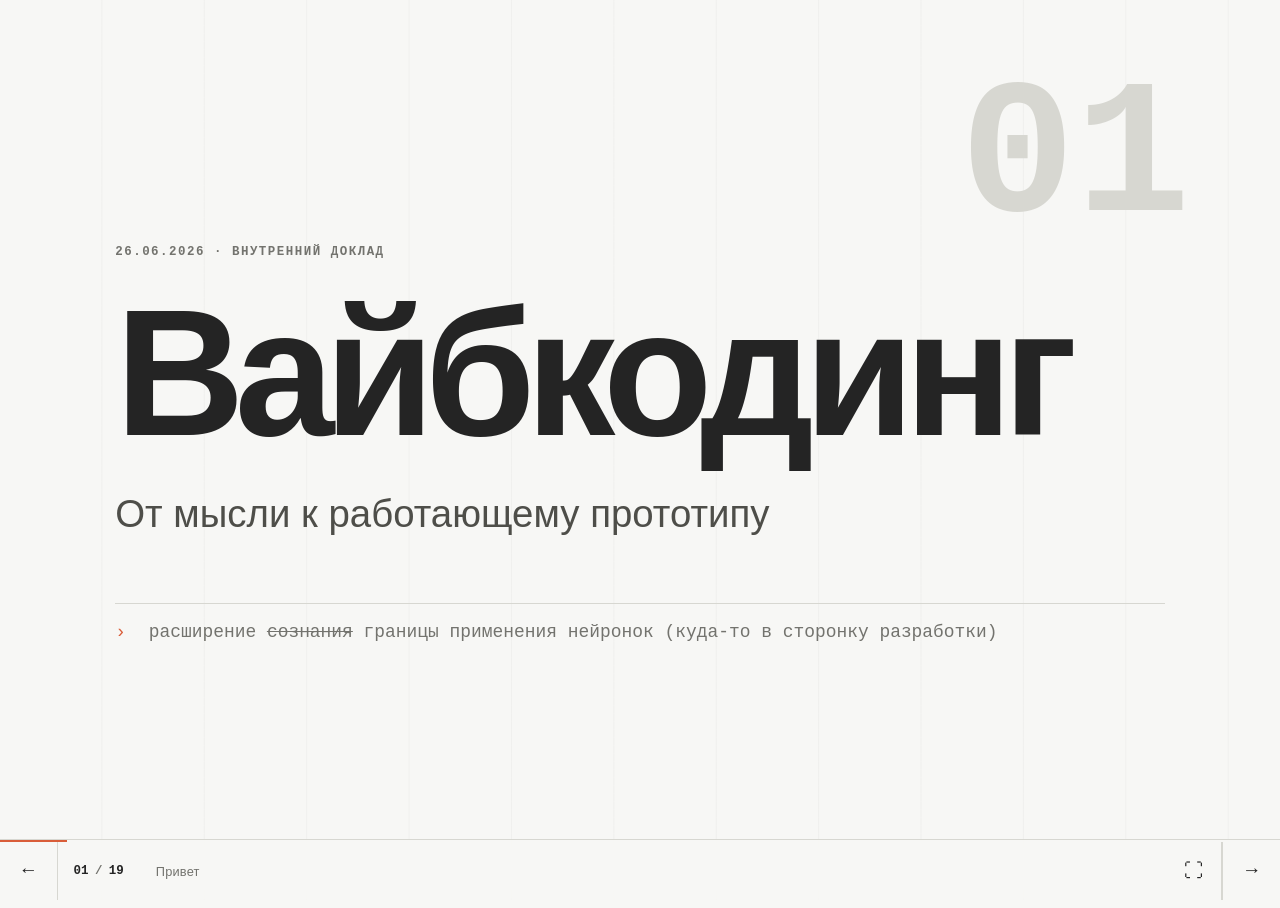
==== index.html @ 4209ce8e "Deploy presentation" ====
<!doctype html>
<html lang="ru">
<head>
  <meta charset="utf-8">
  <meta name="viewport" content="width=device-width, initial-scale=1">
  <meta name="theme-color" content="#f7f7f5">
  <title>Вайбкодинг: от мысли к работающему прототипу</title>
  <script>document.documentElement.classList.add('js')</script>
  <link rel="stylesheet" href="styles.css">
</head>
<body>
  <a class="skip-link" href="#slides">К презентации</a>

  <main id="slides" class="deck" aria-live="polite">
    <section class="slide slide--title is-active" id="slide-1" data-title="Привет">
      <div class="eyebrow">26.06.2026 · внутренний доклад</div>
      <h1>Вайбкодинг</h1>
      <p class="lead">От мысли к работающему прототипу</p>
      <div class="terminal-line"><span>›</span> расширение <s>сознания</s> границы применения нейронок (куда-то в сторонку разработки)</div>
    </section>

    <section class="slide" id="slide-2" data-title="Цели и не цели">
      <div class="eyebrow">Что хочу</div>
      <h2>Цели и не цели</h2>
      <div class="split">
        <article class="plain-panel">
          <div class="panel-label panel-label--accent">Цели</div>
          <ul class="check-list">
            <li>Расширить представление о возможностях нейронок</li>
            <li>(После доклада) попробовать самостоятельно завайбкодить работающий прототип</li>
          </ul>
        </article>
        <article class="plain-panel muted">
          <div class="panel-label">Не цели</div>
          <ul class="dash-list">
            <li>Научиться программировать</li>
            <li>Собрать готовый продукт</li>
            <li>Доказать, что ИИ заменит специалиста</li>
          </ul>
        </article>
      </div>
    </section>

    <section class="slide" id="slide-3" data-title="Личный контекст">
      <div class="eyebrow">Личный контекст</div>
      <h2>Что я проверил на практике</h2>
      <div class="split">
        <article class="plain-panel">
          <div class="panel-label panel-label--accent">Помогает</div>
          <ul class="check-list">
            <li>Собирать работающий прототип за пару часов</li>
            <li>Проверять и тестировать сценарии до разработки</li>
          </ul>
        </article>
        <article class="plain-panel muted">
          <div class="panel-label">Упирается</div>
          <ul class="dash-list">
            <li>1-2 недели отладки</li>
            <li>Фичи всё равно требуют человека</li>
          </ul>
        </article>
      </div>
      <div class="note-line">Мой опыт больше про тестирование гипотез о продукте, чем про проектирование интерфейса.</div>
    </section>

    <section class="slide" id="slide-4" data-title="Вайбкодинг не только для разработчиков">
      <div class="eyebrow">Смена перспективы</div>
      <h2>Не только для разработчиков</h2>
      <p class="statement">Вайбкодинг — инструмент проверки гипотез: от запуска нового продукта до правки экрана входа.</p>
      <div class="role-row" aria-label="Роли">
        <span>запуск нового продукта</span><i></i><span>правка экрана входа</span>
      </div>
      <div class="note-line">Стоимость проверки продуктовой гипотезы сильно снизилась.</div>
    </section>

    <section class="slide" id="slide-5" data-title="Код как инструмент мышления">
      <div class="eyebrow">Главный сдвиг</div>
      <h2>Код как инструмент мышления</h2>
      <p class="lead max-56">Код появляется до спеки фичи или продукта.</p>
      <div class="process process--before">
        <span>идея → макет → ТЗ → код</span>
      </div>
      <div class="process process--after">
        <span>идея</span><b>↔</b><span class="process-end">прототип в коде</span><b>↔</b><span>доработка</span><b>↔</b><span>спецификация</span>
      </div>
      <div class="note-line">Сначала появляется прототип, который может стать концептом или источником спецификации. Но задача, критерии и проверка всё равно остаются профессиональной работой.</div>
    </section>

    <section class="slide slide--quote" id="slide-6" data-title="Не замена специалистов">
      <div class="eyebrow">Успокаиваемся</div>
      <blockquote>Не замена специалистов.<br><span>Работа меняется, а не исчезает.</span></blockquote>
      <div class="human-ai">
        <div><b>Человек</b><small>задача · контекст · экспертная оценка</small></div>
        <div class="join">+</div>
        <div><b>ИИ</b><small>варианты · сборка · скорость</small></div>
        <div class="join">+</div>
        <div><b>Команда</b><small>качество · масштабирование · ответственность за результат</small></div>
      </div>
      <div class="note-line">Вайбкодинг не убирает человека из процесса. Он меняет, где именно нужен человек</div>
    </section>

    <section class="slide" id="slide-7" data-title="Путь демо">
      <div class="eyebrow">Путь демо</div>
      <h2>Давай что-нибудь сделаем</h2>
      <ol class="route-list">
        <li><span>01</span><strong>Инструменты и старт</strong><small>Что нужно, чтобы начать и как поставить первый запрос</small></li>
        <li><span>02</span><strong>Первый прототип и деплой</strong><small>Соберём рабочую версию и выложим её</small></li>
        <li><span>03</span><strong>Разбор результата</strong><small>Что получилось, что нет, что не хватило</small></li>
      </ol>
    </section>

    <section class="slide" id="slide-8" data-title="Что нужно для начала">
      <div class="eyebrow">Порог входа</div>
      <h2>Что нужно для начала</h2>
      <div class="requirements">
        <div class="requirement requirement--yes"><span>Нужно</span><b>Компьютер</b><b>Подписка</b><b>Формулировать мысли в предложения</b></div>
        <div class="requirement requirement--no"><span>Не обязательно</span><b>Умение писать код</b><b>Углубленное знание алгоритмов</b></div>
      </div>
      <p class="footnote">Без понимания задачи, ограничений и нюансов используемой технологии далеко не уедешь</p>
    </section>

    <section class="slide" id="slide-9" data-title="Что может быть результатом">
      <div class="eyebrow">не production, нет, не сейчас, потом</div>
      <h2>Что может быть результатом</h2>
      <div class="outcome-grid">
        <div><span>01</span>Прототип продукта</div>
        <div><span>02</span>Цифровая копия</div>
        <div><span>03</span>Отдельный сценарий на UX-тест</div>
        <div><span>04</span>Инструмент для работы</div>
      </div>
    </section>

    <section class="slide" id="slide-10" data-title="Цикл работы">
      <div class="eyebrow">Работа итерациями</div>
      <h2>Цикл вайбкодинга</h2>
      <div class="cycle" aria-label="Цикл вайбкодинга">
        <div><span>1</span><b>Задача и контекст</b></div>
        <div><span>2</span><b>Версия</b></div>
        <div><span>3</span><b>Ревью</b></div>
        <div><span>4</span><b>Уточнение</b></div>
      </div>
      <p class="loop-label">и ещё раз ↻</p>
    </section>

    <section class="slide slide--dark" id="slide-11" data-title="Shиt in — shиt out">
      <div class="eyebrow">Качество входа определяет потолок выхода</div>
      <h2>Shit in<br><span>shit out</span></h2>
      <p class="lead max-48">Нейронка не читает мысли. Если на входе нет ясной задачи, контекста и полезных данных, то хорошего результата тоже нет. => +ответственность</p>
      <div class="input-output"><code>размытая задача</code><b>→</b><code>бред</code></div>
    </section>

    <section class="slide slide--demo" id="slide-12" data-title="Демо">
      <div class="demo-frame">
        <div class="demo-status"><i></i> demo</div>
        <h2>Начинаем демо</h2>
        <p>Демо</p>
        <div class="demo-hint">Демо?</div>
      </div>
    </section>

    <section class="slide" id="slide-13" data-title="Что будем вайбкодить">
      <div class="eyebrow">...Отвечает Борис Бурда</div>
      <h2>Что будем вайбкодить?</h2>
      <p class="lead">Ограничение только по времени</p>
      <div class="choice-grid">
        <div><span>A</span><b>Один экран</b><small>интерфейс и визуальные детали</small></div>
        <div><span>B</span><b>Короткий сценарий</b><small>2–3 состояния и переходы</small></div>
        <div><span>C</span><b>Мини-инструмент</b><small>одна понятная рабочая задача</small></div>
      </div>
      <p class="footnote">API-ключ для АИ фичей - есть :^)</p>
    </section>

    <section class="slide" id="slide-14" data-title="Что сейчас произошло">
      <div class="eyebrow">Разбираем магию на части</div>
      <h2>Что сейчас произошло</h2>
      <ol class="timeline">
        <li><span>01</span>Поставили задачу</li>
        <li><span>02</span>Получили первую версию</li>
        <li><span>03</span>Нашли расхождения</li>
        <li><span>04</span>Уточнили и повторили</li>
      </ol>
    </section>

    <section class="slide" id="slide-15" data-title="Что получилось, а что нет">
      <div class="eyebrow">Разбор</div>
      <h2>Что получилось, а что нет</h2>
      <div class="split">
        <article class="plain-panel">
          <div class="panel-label panel-label--accent">Получилось</div>
          <ul class="review-list">
            <li><label class="review-item"><input type="checkbox"><span>Получить рабочую версию</span></label></li>
            <li><label class="review-item"><input type="checkbox"><span>Получить рабочую версию</span></label></li>
            <li><label class="review-item"><input type="checkbox"><span>Воспроизвести видимую структуру</span></label></li>
            <li><label class="review-item"><input type="checkbox"><span>Исправить что-нибудь на ходу</span></label></li>
            <li><label class="review-item"><input type="checkbox"><span>Написать спеку</span></label></li>
          </ul>
        </article>
        <article class="plain-panel">
          <div class="panel-label">Потребовало человека</div>
          <ul class="review-list review-list--muted">
            <li><label class="review-item"><input type="checkbox"><span>Заметить расхождения</span></label></li>
            <li><label class="review-item"><input type="checkbox"><span>Проверить выполнение сценариев</span></label></li>
            <li><label class="review-item"><input type="checkbox"><span>Потестировать</span></label></li>
          </ul>
        </article>
      </div>
    </section>

    <section class="slide" id="slide-16" data-title="Где здесь ценность?">
      <div class="eyebrow">Не только скорость</div>
      <p class="statement">Кмк ценность не в скорости создания живого прототипа. Вайбкодинг помогает быстро сделать и проверить гипотезу.</p>
      <p class="lead">В чём вы видите ценность?</p>
      <div class="value-path"><span>гипотеза</span><b>→</b><span>прототип</span><b>→</b><span>проверка</span><b>→</b><span>решение</span></div>
    </section>

    <section class="slide" id="slide-17" data-title="Это не production">
      <div class="eyebrow">Граница ответственности</div>
      <h2>Это не production</h2>
      <p class="lead max-52">Прототип помогает точнее показать сценарий и ожидаемое поведение. Он не заменяет техническую реализацию.</p>
      <div class="production-grid">
        <span>архитектура</span><span>тестирование</span><span>безопасность</span><span>доступность</span><span>поддержка</span><span>ответственность</span>
      </div>
      <p class="footnote">Перед "релизом в прод" нужны безопасность, тестирование, инфраструктура.</p>
    </section>

    <section class="slide slide--compare" id="slide-18" data-title="Главный вывод">
      <div class="eyebrow">Главный вывод</div>
      <h2>Расстояние до результата становится короче</h2>
      <div class="distance-compare" aria-label="Сравнение пути до и после">
        <div class="distance-row">
          <div class="distance-row__label">До</div>
          <div class="distance-row__meter">
            <span class="distance-row__track distance-row__track--before"></span>
            <span class="distance-row__marker distance-row__marker--start" aria-label="старт"></span>
            <span class="distance-row__marker distance-row__marker--end" aria-label="финиш"></span>
          </div>
          <div class="distance-row__meta">путь от мысли продакта до результата</div>
        </div>
        <div class="distance-row">
          <div class="distance-row__label distance-row__label--accent">После</div>
          <div class="distance-row__meter">
            <span class="distance-row__track distance-row__track--after"></span>
            <span class="distance-row__marker distance-row__marker--start" aria-label="старт"></span>
            <span class="distance-row__marker distance-row__marker--end" aria-label="финиш"></span>
          </div>
          <div class="distance-row__meta">кратно короче</div>
        </div>
      </div>
      <p class="note-line">Вайбкодинг сокращает расстояние между мыслью и работающим результатом, но не отменяет профессиональные навыки и ответственность.</p>
    </section>

    <section class="slide slide--start" id="slide-19" data-title="Если вдруг решите начать:">
      <div class="eyebrow">Первые шаги</div>
      <h2>Как начать</h2>
      <div class="start-steps">
        <div class="start-step">
          <span>01</span>
          <div><b>Берём аккаунт</b><small>У нас уже есть рабочие, но можно создать свой.</small></div>
        </div>
        <div class="start-step">
          <span>02</span>
          <div><b>Открываем терминал</b><small>Windows или macOS — дальше действия будут одинаковыми.</small></div>
        </div>
        <div class="start-step start-step--command">
          <span>03</span>
          <div>
            <b>Ставим Codex</b>
            <code>powershell -ExecutionPolicy ByPass -c "irm https://chatgpt.com/codex/install.ps1 | iex"</code>
          </div>
        </div>
        <div class="start-step">
          <span>04</span>
          <div><b>Пробуем диалог</b><small>«А как с тобой программировать?»</small></div>
        </div>
        <div class="start-step">
          <span>05</span>
          <div><b>Идём дальше</b><small>Скилы и агенты — в следующей части.</small></div>
        </div>
      </div>
      <p class="note-line">Claude нам не подходит: доступ завязан на географию, и часть пользователей вне поддерживаемых стран и регионов просто отсеивается. Для рабочего процесса это лишний барьер, поэтому берём Codex.</p>
    </section>
  </main>

  <div class="chrome" aria-label="Управление презентацией">
    <div class="progress" aria-hidden="true"><div id="progress-bar"></div></div>
    <div class="chrome-row">
      <button id="prev" type="button" aria-label="Предыдущий слайд">←</button>
      <div class="counter"><span id="current">01</span><i>/</i><span id="total">19</span></div>
      <div id="slide-title" class="current-title">Привет</div>
      <button id="fullscreen" type="button" aria-label="Полноэкранный режим">⛶</button>
      <button id="next" type="button" aria-label="Следующий слайд">→</button>
    </div>
  </div>

  <script src="presentation.js"></script>
</body>
</html>
---- styles.css ----
:root {
  --paper: #f7f7f5;
  --paper-2: #efefec;
  --ink: #242424;
  --muted: #73736e;
  --line: #d7d7d1;
  --accent: #d95d39;
  --accent-soft: #f1d7ce;
  --dark: #20221f;
  --dark-muted: #a9aea5;
  --green: #3f7d5a;
  --font-sans: Inter, ui-sans-serif, -apple-system, BlinkMacSystemFont, "Segoe UI", sans-serif;
  --font-mono: "SFMono-Regular", Consolas, "Liberation Mono", monospace;
}

* { box-sizing: border-box; }
html { background: var(--paper); color: var(--ink); font-family: var(--font-sans); }
body { margin: 0; min-width: 320px; }
.js body { overflow: hidden; }
button, kbd { font: inherit; }

.skip-link { position: fixed; left: 1rem; top: -4rem; z-index: 100; background: var(--ink); color: white; padding: .7rem 1rem; }
.skip-link:focus { top: 1rem; }

.deck { position: relative; background: var(--paper); }
.js .deck { height: 100dvh; }
.slide {
  position: relative;
  display: flex;
  min-height: 100dvh;
  flex-direction: column;
  justify-content: center;
  overflow: auto;
  padding: clamp(3.5rem, 8vw, 8rem) clamp(2rem, 9vw, 9rem) clamp(7rem, 12vh, 9rem);
  background:
    linear-gradient(90deg, transparent calc(100% - 1px), rgba(36,36,36,.035) 1px) 0 0 / 8vw 100%,
    var(--paper);
}
.js .slide { position: absolute; inset: 0; display: none; min-height: 0; }
.js .slide.is-active { display: flex; animation: reveal .32s ease-out both; }
.slide > * { max-width: 1200px; }

@keyframes reveal { from { opacity: 0; transform: translateY(8px); } to { opacity: 1; transform: none; } }

.eyebrow { margin-bottom: clamp(1rem, 3vh, 2rem); color: var(--muted); font: 600 .78rem/1.2 var(--font-mono); letter-spacing: .12em; text-transform: uppercase; }
h1, h2 { margin: 0; letter-spacing: -.055em; font-weight: 700; line-height: .96; text-wrap: balance; }
h1 { font-size: clamp(5rem, 14vw, 12rem); }
h2 { font-size: clamp(3.2rem, 8.2vw, 7.5rem); max-width: 1080px; }
.lead { margin: 1.8rem 0 0; color: #4e4e49; font-size: clamp(1.4rem, 2.4vw, 2.25rem); line-height: 1.35; }
.statement { margin: 2.2rem 0 0; font-size: clamp(2rem, 4vw, 4.1rem); line-height: 1.15; letter-spacing: -.035em; }
.max-42 { max-width: 42ch; } .max-48 { max-width: 48ch; } .max-52 { max-width: 52ch; } .max-56 { max-width: 56ch; }
mark { color: inherit; background: linear-gradient(transparent 62%, var(--accent-soft) 62%); }

.slide--title::after { content: "01"; position: absolute; right: 7vw; top: 7vh; color: var(--line); font: 700 clamp(5rem, 15vw, 15rem)/1 var(--font-mono); z-index: -1; }
.slide--title .lead { font-size: clamp(1.8rem, 3vw, 3.1rem); }
.terminal-line { margin-top: 4rem; border-top: 1px solid var(--line); padding-top: 1rem; color: var(--muted); font: 500 clamp(.9rem, 1.4vw, 1.2rem)/1.4 var(--font-mono); }
.terminal-line span { color: var(--accent); margin-right: .75rem; }
.note-line { margin-top: 3rem; color: var(--muted); border-left: 2px solid var(--accent); padding-left: 1rem; font-size: clamp(1rem, 1.5vw, 1.3rem); }

.split { display: grid; grid-template-columns: 1fr 1fr; gap: clamp(1rem, 3vw, 3rem); margin-top: 3rem; width: 100%; }
.plain-panel { border-top: 2px solid var(--ink); padding-top: 1.1rem; }
.plain-panel.muted { color: #555550; border-color: var(--line); }
.panel-label { font: 600 .8rem/1 var(--font-mono); letter-spacing: .1em; text-transform: uppercase; margin-bottom: 2rem; }
.panel-label--accent { color: var(--accent); }
.check-list, .dash-list { list-style: none; margin: 0; padding: 0; font-size: clamp(1.35rem, 2.2vw, 2.15rem); line-height: 1.28; }
.check-list li, .dash-list li { position: relative; padding-left: 1.7rem; margin: 1rem 0; }
.check-list li::before { content: "+"; position: absolute; left: 0; color: var(--accent); font-family: var(--font-mono); }
.dash-list li::before { content: "—"; position: absolute; left: 0; color: var(--muted); }
.review-list { list-style: none; margin: 0; padding: 0; font-size: clamp(1.35rem, 2.2vw, 2.15rem); line-height: 1.28; }
.review-item { display: grid; grid-template-columns: 1.5rem 1fr; gap: .8rem; align-items: start; margin: 1rem 0; cursor: pointer; }
.review-item input { appearance: none; display: grid; place-items: center; width: 1.15rem; height: 1.15rem; margin: .28em 0 0; border: 1.5px solid var(--line); background: var(--paper); cursor: pointer; }
.review-item input::after { content: ""; width: .42rem; height: .7rem; border: solid white; border-width: 0 2px 2px 0; transform: rotate(45deg) scale(0); transform-origin: center; transition: transform .12s ease; }
.review-item input:checked { border-color: var(--accent); background: var(--accent); }
.review-item input:checked::after { transform: rotate(45deg) scale(1); }
.review-item input:focus-visible { outline: 2px solid var(--accent); outline-offset: 3px; }
.review-item span { transition: color .12s ease, opacity .12s ease; }
.review-item input:checked + span { color: var(--ink); }
.review-list--muted .review-item input:checked + span { color: #555550; }

.role-row { display: flex; align-items: center; gap: 1rem; margin-top: 4rem; color: var(--muted); font: 600 clamp(.8rem, 1.3vw, 1.1rem)/1 var(--font-mono); text-transform: uppercase; letter-spacing: .08em; }
.role-row i { width: 3rem; height: 1px; background: var(--line); }

.process { display: flex; align-items: center; gap: clamp(.8rem, 2vw, 2rem); margin-top: 2.5rem; padding: 1.5rem 0; border-top: 1px solid var(--line); font-size: clamp(1.1rem, 2.2vw, 2rem); color: var(--muted); }
.process b { font-family: var(--font-mono); font-weight: 400; color: #aaa; }
.process--before { text-decoration: line-through; text-decoration-color: rgba(217,93,57,.5); }
.process--after { color: var(--ink); border-top-color: var(--ink); }
.process-end { color: var(--accent); font-weight: 700; }

.route-list { list-style: none; margin: 3rem 0 0; padding: 0; width: min(100%, 1000px); }
.route-list li { display: grid; grid-template-columns: 4rem 1fr; border-top: 1px solid var(--line); padding: 1.2rem 0; }
.route-list li > span { grid-row: span 2; color: var(--accent); font: 600 1rem/1 var(--font-mono); }
.route-list strong { font-size: clamp(1.4rem, 2.4vw, 2.3rem); }
.route-list small { color: var(--muted); margin-top: .35rem; font-size: clamp(.95rem, 1.4vw, 1.2rem); }

.slide--quote blockquote { margin: 0; max-width: 1100px; font-size: clamp(3.1rem, 7.3vw, 7rem); font-weight: 700; line-height: 1.02; letter-spacing: -.05em; }
.slide--quote blockquote span { color: var(--accent); }
.human-ai { display: grid; grid-template-columns: 1fr auto 1fr auto 1fr; align-items: center; gap: 1.5rem; margin-top: 4rem; width: min(100%, 1000px); border-top: 1px solid var(--line); padding-top: 1.2rem; }
.human-ai b { display: block; font-size: 1.2rem; }
.human-ai small { color: var(--muted); }
.join { font: 400 1.5rem var(--font-mono); color: var(--accent); }

.requirements { display: grid; grid-template-columns: 2fr 1fr; gap: 2rem; margin-top: 3rem; width: 100%; }
.requirement { border-top: 2px solid var(--ink); padding: 1rem 0; display: flex; flex-direction: column; gap: 1.2rem; }
.requirement > span { color: var(--accent); font: 600 .8rem var(--font-mono); text-transform: uppercase; letter-spacing: .1em; }
.requirement b { font-size: clamp(1.5rem, 2.7vw, 2.7rem); max-width: 18ch; }
.requirement--no { border-color: var(--line); color: var(--muted); }
.requirement--no > span { color: var(--muted); }
.footnote { margin: 2.5rem 0 0; color: var(--muted); font-size: clamp(.9rem, 1.35vw, 1.15rem); }

.outcome-grid { display: grid; grid-template-columns: repeat(4, 1fr); margin-top: 3rem; border-top: 1px solid var(--ink); border-left: 1px solid var(--line); }
.outcome-grid div { min-height: 8.5rem; border-right: 1px solid var(--line); border-bottom: 1px solid var(--line); padding: 1.2rem; font-size: clamp(1.2rem, 2vw, 1.85rem); display: flex; flex-direction: column; justify-content: space-between; }
.outcome-grid span { color: var(--accent); font: 500 .8rem var(--font-mono); }

.cycle { display: grid; grid-template-columns: repeat(4, 1fr); margin-top: 4rem; width: 100%; position: relative; }
.cycle::before { content: ""; position: absolute; top: 1.05rem; left: 10%; right: 10%; border-top: 1px solid var(--line); }
.cycle div { text-align: center; z-index: 1; }
.cycle span { display: grid; place-items: center; margin: 0 auto 1.2rem; width: 2.2rem; height: 2.2rem; border: 1px solid var(--ink); background: var(--paper); font: 600 .8rem var(--font-mono); }
.cycle div:nth-child(4) span { background: var(--accent); border-color: var(--accent); color: white; }
.cycle b { font-size: clamp(1rem, 1.5vw, 1.35rem); }
.loop-label { text-align: right; color: var(--accent); font: 500 1rem var(--font-mono); }

.slide--dark { color: #f3f2ed; background: var(--dark); }
.slide--dark .eyebrow, .slide--dark .lead { color: var(--dark-muted); }
.slide--dark h2 { font-size: clamp(4rem, 11vw, 10rem); }
.slide--dark h2 span { color: var(--accent); }
.input-output { margin-top: 3rem; display: flex; align-items: center; gap: 1.2rem; }
.input-output code { padding: .7rem 1rem; border: 1px solid #4a4c47; font: 500 clamp(.8rem, 1.2vw, 1rem) var(--font-mono); color: #deddd7; }
.input-output b { color: var(--accent); }

.comparison { display: grid; grid-template-columns: 1fr auto 1fr; align-items: center; gap: 2rem; margin-top: 3rem; width: min(100%, 900px); }
.comparison > b { color: var(--accent); font: 400 3rem var(--font-mono); }
.comparison > div > span { display: block; margin-bottom: .7rem; color: var(--muted); font: 600 .8rem var(--font-mono); text-transform: uppercase; }
.wireframe { height: 11rem; border: 1px solid #aaa; display: grid; grid-template-columns: 28% 1fr; grid-template-rows: 24% 1fr 22%; gap: .6rem; padding: .8rem; }
.wireframe i { display: block; background: #dddcd7; }
.wireframe i:first-child { grid-row: 1 / 4; }
.wireframe i:nth-child(3) { background: #c9c9c3; }
.wireframe--accent { border-color: var(--accent); }
.wireframe--accent i { background: var(--accent-soft); }
.wireframe--accent i:nth-child(3) { background: var(--accent); opacity: .7; }

.choice-grid { display: grid; grid-template-columns: repeat(3, 1fr); gap: 1px; background: var(--line); border: 1px solid var(--line); margin-top: 3rem; }
.choice-grid > div { background: var(--paper); padding: 1.4rem; min-height: 11rem; display: flex; flex-direction: column; }
.choice-grid span { color: var(--accent); font: 600 .9rem var(--font-mono); }
.choice-grid b { margin-top: auto; font-size: clamp(1.3rem, 2vw, 2rem); }
.choice-grid small { color: var(--muted); margin-top: .4rem; }

.context-stack { margin-top: 3rem; width: min(100%, 850px); }
.context-stack div { display: grid; grid-template-columns: 4rem 1fr; align-items: center; border-top: 1px solid var(--line); padding: 1rem 0; }
.context-stack span { color: var(--accent); font: 500 .85rem var(--font-mono); }
.context-stack b { font-size: clamp(1.25rem, 2.2vw, 2.15rem); }

.slide--demo { background: #e8e8e4; }
.demo-frame { width: min(100%, 1100px); min-height: min(62vh, 560px); border: 1px solid #aaa; background: var(--paper); padding: clamp(2rem, 5vw, 5rem); display: flex; flex-direction: column; justify-content: center; box-shadow: 14px 14px 0 #d5d5d0; }
.demo-status { position: absolute; top: 2rem; right: 2rem; font: 600 .75rem var(--font-mono); text-transform: uppercase; letter-spacing: .1em; }
.demo-status i { display: inline-block; width: .55rem; height: .55rem; background: #dc493a; margin-right: .5rem; animation: blink 1.2s infinite; }
.demo-frame p { color: var(--muted); font: 500 clamp(.9rem, 1.4vw, 1.15rem) var(--font-mono); }
.demo-hint { margin-top: 4rem; color: var(--muted); font-size: .8rem; }
kbd { border: 1px solid #bbb; padding: .1rem .35rem; background: white; font-family: var(--font-mono); box-shadow: 0 1px 0 #aaa; }
@keyframes blink { 50% { opacity: .25; } }

.timeline { list-style: none; padding: 0; margin: 3rem 0 0; display: grid; grid-template-columns: repeat(4, 1fr); border-top: 1px solid var(--ink); }
.timeline li { min-height: 10rem; padding: 1rem; border-right: 1px solid var(--line); display: flex; flex-direction: column; justify-content: space-between; font-size: clamp(1rem, 1.7vw, 1.5rem); }
.timeline span { color: var(--accent); font: 500 .8rem var(--font-mono); }

.value-path { margin-top: 4rem; display: flex; align-items: center; flex-wrap: wrap; gap: 1rem; font: 600 clamp(1rem, 1.8vw, 1.5rem) var(--font-mono); text-transform: uppercase; }
.value-path b { color: var(--accent); }

.production-grid { display: grid; grid-template-columns: repeat(3, 1fr); gap: 1px; margin-top: 3rem; background: var(--line); border: 1px solid var(--line); width: min(100%, 900px); }
.production-grid span { background: var(--paper); padding: 1.1rem; font: 600 clamp(.9rem, 1.3vw, 1.1rem) var(--font-mono); text-transform: uppercase; }

.experiment-list { list-style: none; padding: 0; margin: 3rem 0 0; width: min(100%, 950px); }
.experiment-list li { display: grid; grid-template-columns: 4rem 1fr; border-top: 1px solid var(--line); padding: .85rem 0; font-size: clamp(1.2rem, 2.2vw, 2rem); }
.experiment-list span { color: var(--accent); font: 500 .8rem var(--font-mono); padding-top: .35rem; }

.slide--compare .distance-compare { margin-top: 3rem; width: min(100%, 1080px); }
.distance-row { display: grid; grid-template-columns: 5rem minmax(0, 1fr) 17rem; gap: 1rem; align-items: center; padding: 1rem 0; border-top: 1px solid var(--line); }
.distance-row__label { color: var(--muted); font: 600 .8rem var(--font-mono); text-transform: uppercase; letter-spacing: .1em; }
.distance-row__label--accent { color: var(--accent); }
.distance-row__meter { position: relative; display: flex; align-items: center; justify-content: space-between; min-height: 2.4rem; }
.distance-row__meter::before { content: ""; position: absolute; left: 0; right: 0; top: 50%; height: 2px; transform: translateY(-50%); background: var(--line); }
.distance-row__track { position: absolute; left: 0; top: 50%; height: 2px; transform: translateY(-50%); background: var(--ink); }
.distance-row__track--before { width: 100%; }
.distance-row__track--after { width: 50%; background: var(--accent); }
.distance-row__marker { position: relative; z-index: 1; display: inline-flex; width: .9rem; height: .9rem; border: 1px solid var(--line); background: var(--paper); }
.distance-row__marker--end { margin-left: auto; }
.distance-row__meta { color: var(--muted); font-size: clamp(.9rem, 1.35vw, 1.1rem); text-align: left; }

.slide--start .start-steps { margin-top: 3rem; width: min(100%, 980px); }
.start-step { display: grid; grid-template-columns: 4rem minmax(0, 1fr); gap: 1rem; border-top: 1px solid var(--line); padding: 1rem 0; }
.start-step span { color: var(--accent); font: 500 .85rem var(--font-mono); }
.start-step b { display: block; font-size: clamp(1.2rem, 2.1vw, 2rem); line-height: 1.15; }
.start-step small { display: block; margin-top: .35rem; color: var(--muted); font-size: clamp(.92rem, 1.35vw, 1.1rem); line-height: 1.35; }
.start-step code { display: inline-block; margin-top: .45rem; padding: .8rem 1rem; border: 1px solid var(--line); background: var(--paper-2); color: var(--ink); font: 500 clamp(.8rem, 1.2vw, .98rem)/1.4 var(--font-mono); word-break: break-word; }
.start-step--command code { width: 100%; }

.slide--end .end-mark { position: absolute; right: 8vw; bottom: 16vh; color: var(--accent); font: 700 clamp(5rem, 12vw, 11rem)/1 var(--font-mono); opacity: .25; }

.chrome { position: fixed; left: 0; right: 0; bottom: 0; z-index: 30; background: rgba(247,247,245,.92); backdrop-filter: blur(10px); border-top: 1px solid var(--line); transition: opacity .2s; }
.progress { height: 2px; background: transparent; }
.progress div { height: 100%; width: 0; background: var(--accent); transition: width .25s ease; }
.chrome-row { height: 3.6rem; display: grid; grid-template-columns: 3.6rem auto 1fr 3.6rem 3.6rem; align-items: center; }
.chrome button { align-self: stretch; border: 0; border-right: 1px solid var(--line); background: transparent; color: var(--ink); cursor: pointer; font: 500 1.2rem var(--font-mono); }
.chrome button:last-child { border-right: 0; border-left: 1px solid var(--line); }
.chrome button:hover, .chrome button:focus-visible { background: var(--paper-2); outline: 2px solid var(--accent); outline-offset: -2px; }
.counter { padding: 0 1rem; font: 600 .78rem var(--font-mono); }
.counter i { color: var(--muted); padding: 0 .4rem; font-style: normal; }
.current-title { color: var(--muted); font-size: .8rem; letter-spacing: .015em; white-space: nowrap; overflow: hidden; text-overflow: ellipsis; padding: 0 1rem; }
body.chrome-hidden .chrome { opacity: 0; pointer-events: none; }

@media (max-width: 760px) {
  .slide { justify-content: flex-start !important; padding-top: 5rem; }
  .split, .requirements, .outcome-grid, .choice-grid, .production-grid { grid-template-columns: 1fr; }
  .cycle { grid-template-columns: 1fr; gap: .6rem; }
  .cycle::before { display: none; }
  .cycle div { display: grid; grid-template-columns: 3rem 1fr; align-items: center; text-align: left; }
  .cycle span { margin: 0; }
  .timeline { grid-template-columns: 1fr; }
  .timeline li { min-height: 0; display: grid; grid-template-columns: 3rem 1fr; border-right: 0; border-bottom: 1px solid var(--line); }
  .human-ai { grid-template-columns: 1fr; }
  .join { display: none; }
  .comparison { gap: .7rem; }
  .wireframe { height: 7rem; }
  .distance-row { grid-template-columns: 3rem 1fr; gap: .7rem; }
  .distance-row__meta { grid-column: 1 / -1; text-align: left; padding-left: 4rem; }
  .start-step { grid-template-columns: 3rem 1fr; gap: .7rem; }
  .role-row { flex-wrap: wrap; }
  .role-row i { width: 1rem; }
  .current-title { display: none; }
  .chrome-row { grid-template-columns: 3.6rem auto 1fr 3.6rem 3.6rem; }
}

@media (prefers-reduced-motion: reduce) {
  *, *::before, *::after { scroll-behavior: auto !important; animation-duration: .001ms !important; transition-duration: .001ms !important; }
}

@media print {
  @page { size: 16in 9in; margin: 0; }
  body { overflow: visible; print-color-adjust: exact; -webkit-print-color-adjust: exact; }
  .deck { height: auto; }
  .slide, .slide.is-active { position: relative; display: flex !important; width: 16in; height: 9in; page-break-after: always; overflow: hidden; animation: none; }
  .chrome, .skip-link { display: none !important; }
}
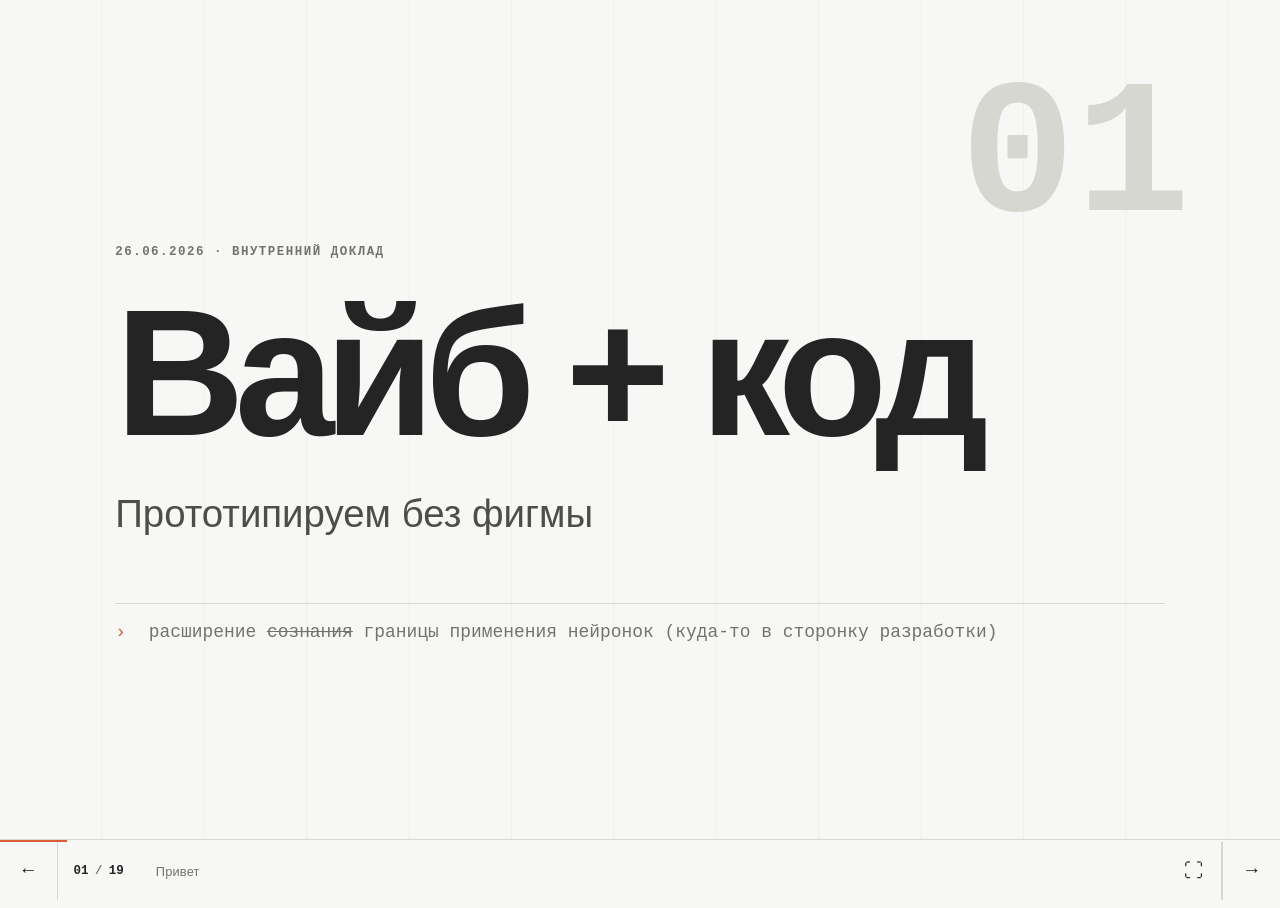
==== commit 0309deac: "Update presentation texts and parrot overlay" ====
--- a/index.html
+++ b/index.html
@@ -14,8 +14,8 @@
   <main id="slides" class="deck" aria-live="polite">
     <section class="slide slide--title is-active" id="slide-1" data-title="Привет">
       <div class="eyebrow">26.06.2026 · внутренний доклад</div>
-      <h1>Вайбкодинг</h1>
-      <p class="lead">От мысли к работающему прототипу</p>
+      <h1>Вайб + код</h1>
+      <p class="lead">Прототипируем без фигмы</p>
       <div class="terminal-line"><span>›</span> расширение <s>сознания</s> границы применения нейронок (куда-то в сторонку разработки)</div>
     </section>
 
@@ -42,7 +42,7 @@
     </section>
 
     <section class="slide" id="slide-3" data-title="Личный контекст">
-      <div class="eyebrow">Личный контекст</div>
+      <div class="eyebrow"></div>
       <h2>Что я проверил на практике</h2>
       <div class="split">
         <article class="plain-panel">
@@ -56,7 +56,7 @@
           <div class="panel-label">Упирается</div>
           <ul class="dash-list">
             <li>1-2 недели отладки</li>
-            <li>Фичи всё равно требуют человека</li>
+            <li>Продуктовые фичи всё равно требуют надзор</li>
           </ul>
         </article>
       </div>
@@ -292,6 +292,8 @@
     </div>
   </div>
 
+  <img id="parrot" class="parrot-overlay" src="parrot-transparent.png" alt="" aria-hidden="true">
+
   <script src="presentation.js"></script>
 </body>
 </html>
--- a/styles.css
+++ b/styles.css
@@ -206,6 +206,23 @@
 .counter i { color: var(--muted); padding: 0 .4rem; font-style: normal; }
 .current-title { color: var(--muted); font-size: .8rem; letter-spacing: .015em; white-space: nowrap; overflow: hidden; text-overflow: ellipsis; padding: 0 1rem; }
 body.chrome-hidden .chrome { opacity: 0; pointer-events: none; }
+
+.parrot-overlay {
+  position: fixed;
+  right: clamp(1rem, 3vw, 2.5rem);
+  bottom: -1.2rem;
+  z-index: 60;
+  width: clamp(165px, 19.5vw, 270px);
+  height: auto;
+  pointer-events: none;
+  opacity: 0;
+  transform: translateY(12px) scale(.96);
+  transition: opacity .16s ease, transform .16s ease;
+}
+body.parrot-visible .parrot-overlay {
+  opacity: 1;
+  transform: none;
+}
 
 @media (max-width: 760px) {
   .slide { justify-content: flex-start !important; padding-top: 5rem; }
@@ -227,6 +244,7 @@
   .role-row i { width: 1rem; }
   .current-title { display: none; }
   .chrome-row { grid-template-columns: 3.6rem auto 1fr 3.6rem 3.6rem; }
+  .parrot-overlay { width: 144px; bottom: -1rem; }
 }
 
 @media (prefers-reduced-motion: reduce) {
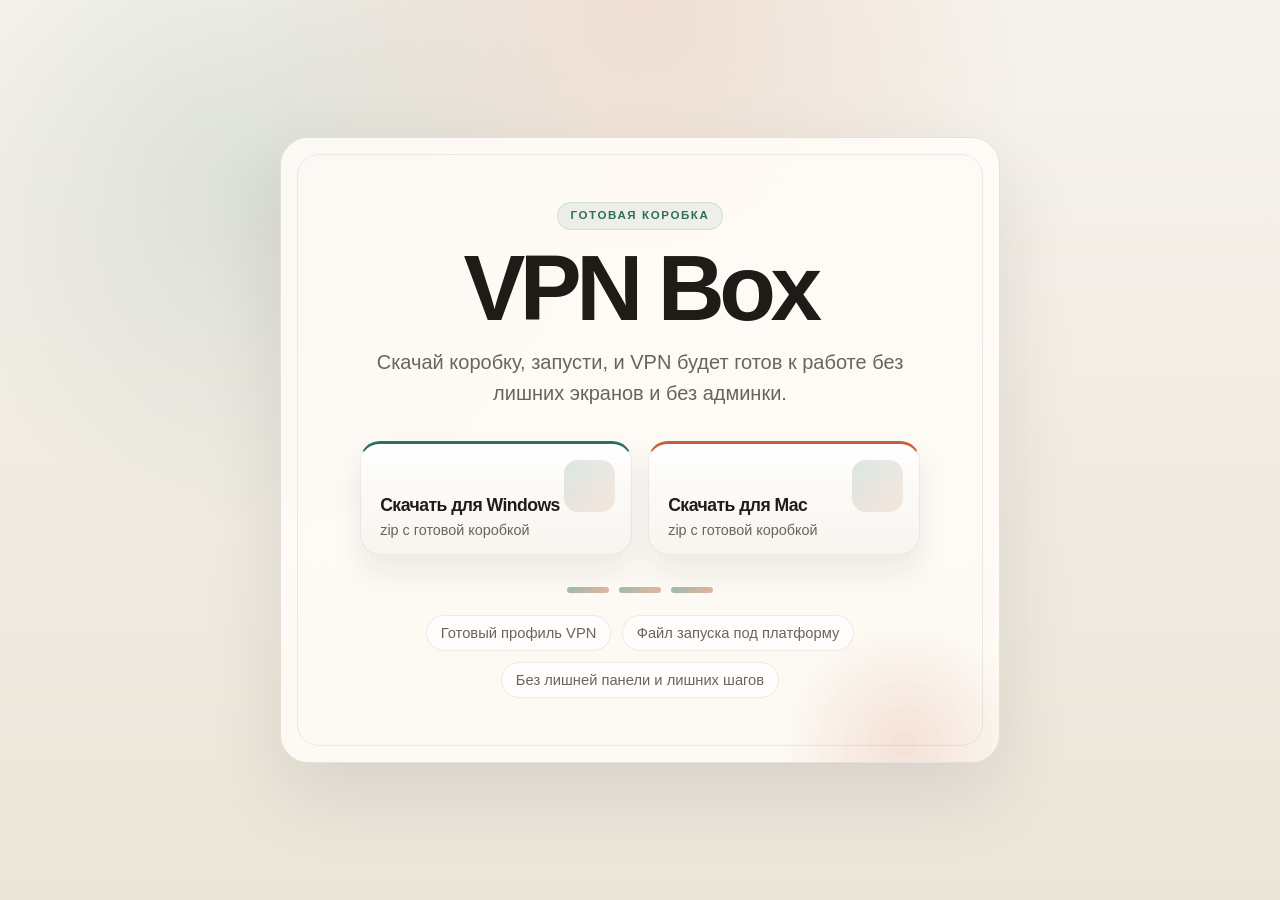
==== commit 2f768837: "Serve VPN box from Pages" ====
--- a/index.html
+++ b/index.html
@@ -3,297 +3,38 @@
 <head>
   <meta charset="utf-8">
   <meta name="viewport" content="width=device-width, initial-scale=1">
-  <meta name="theme-color" content="#f7f7f5">
-  <title>Вайбкодинг: от мысли к работающему прототипу</title>
-  <script>document.documentElement.classList.add('js')</script>
+  <meta name="description" content="VPN box: готовая коробка для Windows и Mac">
+  <title>VPN Box</title>
   <link rel="stylesheet" href="styles.css">
 </head>
 <body>
-  <a class="skip-link" href="#slides">К презентации</a>
+  <main class="box-page">
+    <section class="hero-card" aria-labelledby="title">
+      <div class="hero-kicker">готовая коробка</div>
+      <h1 id="title">VPN Box</h1>
+      <p class="hero-copy">Скачай коробку, запусти, и VPN будет готов к работе без лишних экранов и без админки.</p>
 
-  <main id="slides" class="deck" aria-live="polite">
-    <section class="slide slide--title is-active" id="slide-1" data-title="Привет">
-      <div class="eyebrow">26.06.2026 · внутренний доклад</div>
-      <h1>Вайб + код</h1>
-      <p class="lead">Прототипируем без фигмы</p>
-      <div class="terminal-line"><span>›</span> расширение <s>сознания</s> границы применения нейронок (куда-то в сторонку разработки)</div>
-    </section>
+      <div class="download-grid" aria-label="Скачать коробку">
+        <a class="download-button download-button--windows" href="vpn-box-windows.zip" download>
+          <span class="download-button__label">Скачать для Windows</span>
+          <span class="download-button__hint">zip с готовой коробкой</span>
+        </a>
+        <a class="download-button download-button--mac" href="vpn-box-mac.zip" download>
+          <span class="download-button__label">Скачать для Mac</span>
+          <span class="download-button__hint">zip с готовой коробкой</span>
+        </a>
+      </div>
 
-    <section class="slide" id="slide-2" data-title="Цели и не цели">
-      <div class="eyebrow">Что хочу</div>
-      <h2>Цели и не цели</h2>
-      <div class="split">
-        <article class="plain-panel">
-          <div class="panel-label panel-label--accent">Цели</div>
-          <ul class="check-list">
-            <li>Расширить представление о возможностях нейронок</li>
-            <li>(После доклада) попробовать самостоятельно завайбкодить работающий прототип</li>
-          </ul>
-        </article>
-        <article class="plain-panel muted">
-          <div class="panel-label">Не цели</div>
-          <ul class="dash-list">
-            <li>Научиться программировать</li>
-            <li>Собрать готовый продукт</li>
-            <li>Доказать, что ИИ заменит специалиста</li>
-          </ul>
-        </article>
+      <div class="box-rail" aria-hidden="true">
+        <span></span><span></span><span></span>
       </div>
-    </section>
 
-    <section class="slide" id="slide-3" data-title="Личный контекст">
-      <div class="eyebrow"></div>
-      <h2>Что я проверил на практике</h2>
-      <div class="split">
-        <article class="plain-panel">
-          <div class="panel-label panel-label--accent">Помогает</div>
-          <ul class="check-list">
-            <li>Собирать работающий прототип за пару часов</li>
-            <li>Проверять и тестировать сценарии до разработки</li>
-          </ul>
-        </article>
-        <article class="plain-panel muted">
-          <div class="panel-label">Упирается</div>
-          <ul class="dash-list">
-            <li>1-2 недели отладки</li>
-            <li>Продуктовые фичи всё равно требуют надзор</li>
-          </ul>
-        </article>
-      </div>
-      <div class="note-line">Мой опыт больше про тестирование гипотез о продукте, чем про проектирование интерфейса.</div>
-    </section>
-
-    <section class="slide" id="slide-4" data-title="Вайбкодинг не только для разработчиков">
-      <div class="eyebrow">Смена перспективы</div>
-      <h2>Не только для разработчиков</h2>
-      <p class="statement">Вайбкодинг — инструмент проверки гипотез: от запуска нового продукта до правки экрана входа.</p>
-      <div class="role-row" aria-label="Роли">
-        <span>запуск нового продукта</span><i></i><span>правка экрана входа</span>
-      </div>
-      <div class="note-line">Стоимость проверки продуктовой гипотезы сильно снизилась.</div>
-    </section>
-
-    <section class="slide" id="slide-5" data-title="Код как инструмент мышления">
-      <div class="eyebrow">Главный сдвиг</div>
-      <h2>Код как инструмент мышления</h2>
-      <p class="lead max-56">Код появляется до спеки фичи или продукта.</p>
-      <div class="process process--before">
-        <span>идея → макет → ТЗ → код</span>
-      </div>
-      <div class="process process--after">
-        <span>идея</span><b>↔</b><span class="process-end">прототип в коде</span><b>↔</b><span>доработка</span><b>↔</b><span>спецификация</span>
-      </div>
-      <div class="note-line">Сначала появляется прототип, который может стать концептом или источником спецификации. Но задача, критерии и проверка всё равно остаются профессиональной работой.</div>
-    </section>
-
-    <section class="slide slide--quote" id="slide-6" data-title="Не замена специалистов">
-      <div class="eyebrow">Успокаиваемся</div>
-      <blockquote>Не замена специалистов.<br><span>Работа меняется, а не исчезает.</span></blockquote>
-      <div class="human-ai">
-        <div><b>Человек</b><small>задача · контекст · экспертная оценка</small></div>
-        <div class="join">+</div>
-        <div><b>ИИ</b><small>варианты · сборка · скорость</small></div>
-        <div class="join">+</div>
-        <div><b>Команда</b><small>качество · масштабирование · ответственность за результат</small></div>
-      </div>
-      <div class="note-line">Вайбкодинг не убирает человека из процесса. Он меняет, где именно нужен человек</div>
-    </section>
-
-    <section class="slide" id="slide-7" data-title="Путь демо">
-      <div class="eyebrow">Путь демо</div>
-      <h2>Давай что-нибудь сделаем</h2>
-      <ol class="route-list">
-        <li><span>01</span><strong>Инструменты и старт</strong><small>Что нужно, чтобы начать и как поставить первый запрос</small></li>
-        <li><span>02</span><strong>Первый прототип и деплой</strong><small>Соберём рабочую версию и выложим её</small></li>
-        <li><span>03</span><strong>Разбор результата</strong><small>Что получилось, что нет, что не хватило</small></li>
-      </ol>
-    </section>
-
-    <section class="slide" id="slide-8" data-title="Что нужно для начала">
-      <div class="eyebrow">Порог входа</div>
-      <h2>Что нужно для начала</h2>
-      <div class="requirements">
-        <div class="requirement requirement--yes"><span>Нужно</span><b>Компьютер</b><b>Подписка</b><b>Формулировать мысли в предложения</b></div>
-        <div class="requirement requirement--no"><span>Не обязательно</span><b>Умение писать код</b><b>Углубленное знание алгоритмов</b></div>
-      </div>
-      <p class="footnote">Без понимания задачи, ограничений и нюансов используемой технологии далеко не уедешь</p>
-    </section>
-
-    <section class="slide" id="slide-9" data-title="Что может быть результатом">
-      <div class="eyebrow">не production, нет, не сейчас, потом</div>
-      <h2>Что может быть результатом</h2>
-      <div class="outcome-grid">
-        <div><span>01</span>Прототип продукта</div>
-        <div><span>02</span>Цифровая копия</div>
-        <div><span>03</span>Отдельный сценарий на UX-тест</div>
-        <div><span>04</span>Инструмент для работы</div>
-      </div>
-    </section>
-
-    <section class="slide" id="slide-10" data-title="Цикл работы">
-      <div class="eyebrow">Работа итерациями</div>
-      <h2>Цикл вайбкодинга</h2>
-      <div class="cycle" aria-label="Цикл вайбкодинга">
-        <div><span>1</span><b>Задача и контекст</b></div>
-        <div><span>2</span><b>Версия</b></div>
-        <div><span>3</span><b>Ревью</b></div>
-        <div><span>4</span><b>Уточнение</b></div>
-      </div>
-      <p class="loop-label">и ещё раз ↻</p>
-    </section>
-
-    <section class="slide slide--dark" id="slide-11" data-title="Shиt in — shиt out">
-      <div class="eyebrow">Качество входа определяет потолок выхода</div>
-      <h2>Shit in<br><span>shit out</span></h2>
-      <p class="lead max-48">Нейронка не читает мысли. Если на входе нет ясной задачи, контекста и полезных данных, то хорошего результата тоже нет. => +ответственность</p>
-      <div class="input-output"><code>размытая задача</code><b>→</b><code>бред</code></div>
-    </section>
-
-    <section class="slide slide--demo" id="slide-12" data-title="Демо">
-      <div class="demo-frame">
-        <div class="demo-status"><i></i> demo</div>
-        <h2>Начинаем демо</h2>
-        <p>Демо</p>
-        <div class="demo-hint">Демо?</div>
-      </div>
-    </section>
-
-    <section class="slide" id="slide-13" data-title="Что будем вайбкодить">
-      <div class="eyebrow">...Отвечает Борис Бурда</div>
-      <h2>Что будем вайбкодить?</h2>
-      <p class="lead">Ограничение только по времени</p>
-      <div class="choice-grid">
-        <div><span>A</span><b>Один экран</b><small>интерфейс и визуальные детали</small></div>
-        <div><span>B</span><b>Короткий сценарий</b><small>2–3 состояния и переходы</small></div>
-        <div><span>C</span><b>Мини-инструмент</b><small>одна понятная рабочая задача</small></div>
-      </div>
-      <p class="footnote">API-ключ для АИ фичей - есть :^)</p>
-    </section>
-
-    <section class="slide" id="slide-14" data-title="Что сейчас произошло">
-      <div class="eyebrow">Разбираем магию на части</div>
-      <h2>Что сейчас произошло</h2>
-      <ol class="timeline">
-        <li><span>01</span>Поставили задачу</li>
-        <li><span>02</span>Получили первую версию</li>
-        <li><span>03</span>Нашли расхождения</li>
-        <li><span>04</span>Уточнили и повторили</li>
-      </ol>
-    </section>
-
-    <section class="slide" id="slide-15" data-title="Что получилось, а что нет">
-      <div class="eyebrow">Разбор</div>
-      <h2>Что получилось, а что нет</h2>
-      <div class="split">
-        <article class="plain-panel">
-          <div class="panel-label panel-label--accent">Получилось</div>
-          <ul class="review-list">
-            <li><label class="review-item"><input type="checkbox"><span>Получить рабочую версию</span></label></li>
-            <li><label class="review-item"><input type="checkbox"><span>Получить рабочую версию</span></label></li>
-            <li><label class="review-item"><input type="checkbox"><span>Воспроизвести видимую структуру</span></label></li>
-            <li><label class="review-item"><input type="checkbox"><span>Исправить что-нибудь на ходу</span></label></li>
-            <li><label class="review-item"><input type="checkbox"><span>Написать спеку</span></label></li>
-          </ul>
-        </article>
-        <article class="plain-panel">
-          <div class="panel-label">Потребовало человека</div>
-          <ul class="review-list review-list--muted">
-            <li><label class="review-item"><input type="checkbox"><span>Заметить расхождения</span></label></li>
-            <li><label class="review-item"><input type="checkbox"><span>Проверить выполнение сценариев</span></label></li>
-            <li><label class="review-item"><input type="checkbox"><span>Потестировать</span></label></li>
-          </ul>
-        </article>
-      </div>
-    </section>
-
-    <section class="slide" id="slide-16" data-title="Где здесь ценность?">
-      <div class="eyebrow">Не только скорость</div>
-      <p class="statement">Кмк ценность не в скорости создания живого прототипа. Вайбкодинг помогает быстро сделать и проверить гипотезу.</p>
-      <p class="lead">В чём вы видите ценность?</p>
-      <div class="value-path"><span>гипотеза</span><b>→</b><span>прототип</span><b>→</b><span>проверка</span><b>→</b><span>решение</span></div>
-    </section>
-
-    <section class="slide" id="slide-17" data-title="Это не production">
-      <div class="eyebrow">Граница ответственности</div>
-      <h2>Это не production</h2>
-      <p class="lead max-52">Прототип помогает точнее показать сценарий и ожидаемое поведение. Он не заменяет техническую реализацию.</p>
-      <div class="production-grid">
-        <span>архитектура</span><span>тестирование</span><span>безопасность</span><span>доступность</span><span>поддержка</span><span>ответственность</span>
-      </div>
-      <p class="footnote">Перед "релизом в прод" нужны безопасность, тестирование, инфраструктура.</p>
-    </section>
-
-    <section class="slide slide--compare" id="slide-18" data-title="Главный вывод">
-      <div class="eyebrow">Главный вывод</div>
-      <h2>Расстояние до результата становится короче</h2>
-      <div class="distance-compare" aria-label="Сравнение пути до и после">
-        <div class="distance-row">
-          <div class="distance-row__label">До</div>
-          <div class="distance-row__meter">
-            <span class="distance-row__track distance-row__track--before"></span>
-            <span class="distance-row__marker distance-row__marker--start" aria-label="старт"></span>
-            <span class="distance-row__marker distance-row__marker--end" aria-label="финиш"></span>
-          </div>
-          <div class="distance-row__meta">путь от мысли продакта до результата</div>
-        </div>
-        <div class="distance-row">
-          <div class="distance-row__label distance-row__label--accent">После</div>
-          <div class="distance-row__meter">
-            <span class="distance-row__track distance-row__track--after"></span>
-            <span class="distance-row__marker distance-row__marker--start" aria-label="старт"></span>
-            <span class="distance-row__marker distance-row__marker--end" aria-label="финиш"></span>
-          </div>
-          <div class="distance-row__meta">кратно короче</div>
-        </div>
-      </div>
-      <p class="note-line">Вайбкодинг сокращает расстояние между мыслью и работающим результатом, но не отменяет профессиональные навыки и ответственность.</p>
-    </section>
-
-    <section class="slide slide--start" id="slide-19" data-title="Если вдруг решите начать:">
-      <div class="eyebrow">Первые шаги</div>
-      <h2>Как начать</h2>
-      <div class="start-steps">
-        <div class="start-step">
-          <span>01</span>
-          <div><b>Берём аккаунт</b><small>У нас уже есть рабочие, но можно создать свой.</small></div>
-        </div>
-        <div class="start-step">
-          <span>02</span>
-          <div><b>Открываем терминал</b><small>Windows или macOS — дальше действия будут одинаковыми.</small></div>
-        </div>
-        <div class="start-step start-step--command">
-          <span>03</span>
-          <div>
-            <b>Ставим Codex</b>
-            <code>powershell -ExecutionPolicy ByPass -c "irm https://chatgpt.com/codex/install.ps1 | iex"</code>
-          </div>
-        </div>
-        <div class="start-step">
-          <span>04</span>
-          <div><b>Пробуем диалог</b><small>«А как с тобой программировать?»</small></div>
-        </div>
-        <div class="start-step">
-          <span>05</span>
-          <div><b>Идём дальше</b><small>Скилы и агенты — в следующей части.</small></div>
-        </div>
-      </div>
-      <p class="note-line">Claude нам не подходит: доступ завязан на географию, и часть пользователей вне поддерживаемых стран и регионов просто отсеивается. Для рабочего процесса это лишний барьер, поэтому берём Codex.</p>
+      <ul class="box-points" aria-label="Что внутри коробки">
+        <li>Готовый профиль VPN</li>
+        <li>Файл запуска под платформу</li>
+        <li>Без лишней панели и лишних шагов</li>
+      </ul>
     </section>
   </main>
-
-  <div class="chrome" aria-label="Управление презентацией">
-    <div class="progress" aria-hidden="true"><div id="progress-bar"></div></div>
-    <div class="chrome-row">
-      <button id="prev" type="button" aria-label="Предыдущий слайд">←</button>
-      <div class="counter"><span id="current">01</span><i>/</i><span id="total">19</span></div>
-      <div id="slide-title" class="current-title">Привет</div>
-      <button id="fullscreen" type="button" aria-label="Полноэкранный режим">⛶</button>
-      <button id="next" type="button" aria-label="Следующий слайд">→</button>
-    </div>
-  </div>
-
-  <img id="parrot" class="parrot-overlay" src="parrot-transparent.png" alt="" aria-hidden="true">
-
-  <script src="presentation.js"></script>
 </body>
 </html>
--- a/styles.css
+++ b/styles.css
@@ -1,260 +1,195 @@
 :root {
-  --paper: #f7f7f5;
-  --paper-2: #efefec;
-  --ink: #242424;
-  --muted: #73736e;
-  --line: #d7d7d1;
-  --accent: #d95d39;
-  --accent-soft: #f1d7ce;
-  --dark: #20221f;
-  --dark-muted: #a9aea5;
-  --green: #3f7d5a;
-  --font-sans: Inter, ui-sans-serif, -apple-system, BlinkMacSystemFont, "Segoe UI", sans-serif;
-  --font-mono: "SFMono-Regular", Consolas, "Liberation Mono", monospace;
+  --bg: #f6f3ed;
+  --bg-deep: #ece5d9;
+  --card: rgba(255, 252, 247, .88);
+  --card-border: rgba(56, 47, 39, .12);
+  --ink: #1f1c18;
+  --muted: #6c645c;
+  --accent: #c46138;
+  --accent-2: #2f6f59;
+  --shadow: 0 30px 80px rgba(34, 24, 18, .10);
 }
 
 * { box-sizing: border-box; }
-html { background: var(--paper); color: var(--ink); font-family: var(--font-sans); }
-body { margin: 0; min-width: 320px; }
-.js body { overflow: hidden; }
-button, kbd { font: inherit; }
-
-.skip-link { position: fixed; left: 1rem; top: -4rem; z-index: 100; background: var(--ink); color: white; padding: .7rem 1rem; }
-.skip-link:focus { top: 1rem; }
-
-.deck { position: relative; background: var(--paper); }
-.js .deck { height: 100dvh; }
-.slide {
-  position: relative;
-  display: flex;
-  min-height: 100dvh;
-  flex-direction: column;
-  justify-content: center;
-  overflow: auto;
-  padding: clamp(3.5rem, 8vw, 8rem) clamp(2rem, 9vw, 9rem) clamp(7rem, 12vh, 9rem);
+html, body { min-height: 100%; }
+body {
+  margin: 0;
+  font-family: Inter, ui-sans-serif, -apple-system, BlinkMacSystemFont, "Segoe UI", sans-serif;
+  color: var(--ink);
   background:
-    linear-gradient(90deg, transparent calc(100% - 1px), rgba(36,36,36,.035) 1px) 0 0 / 8vw 100%,
-    var(--paper);
-}
-.js .slide { position: absolute; inset: 0; display: none; min-height: 0; }
-.js .slide.is-active { display: flex; animation: reveal .32s ease-out both; }
-.slide > * { max-width: 1200px; }
-
-@keyframes reveal { from { opacity: 0; transform: translateY(8px); } to { opacity: 1; transform: none; } }
-
-.eyebrow { margin-bottom: clamp(1rem, 3vh, 2rem); color: var(--muted); font: 600 .78rem/1.2 var(--font-mono); letter-spacing: .12em; text-transform: uppercase; }
-h1, h2 { margin: 0; letter-spacing: -.055em; font-weight: 700; line-height: .96; text-wrap: balance; }
-h1 { font-size: clamp(5rem, 14vw, 12rem); }
-h2 { font-size: clamp(3.2rem, 8.2vw, 7.5rem); max-width: 1080px; }
-.lead { margin: 1.8rem 0 0; color: #4e4e49; font-size: clamp(1.4rem, 2.4vw, 2.25rem); line-height: 1.35; }
-.statement { margin: 2.2rem 0 0; font-size: clamp(2rem, 4vw, 4.1rem); line-height: 1.15; letter-spacing: -.035em; }
-.max-42 { max-width: 42ch; } .max-48 { max-width: 48ch; } .max-52 { max-width: 52ch; } .max-56 { max-width: 56ch; }
-mark { color: inherit; background: linear-gradient(transparent 62%, var(--accent-soft) 62%); }
-
-.slide--title::after { content: "01"; position: absolute; right: 7vw; top: 7vh; color: var(--line); font: 700 clamp(5rem, 15vw, 15rem)/1 var(--font-mono); z-index: -1; }
-.slide--title .lead { font-size: clamp(1.8rem, 3vw, 3.1rem); }
-.terminal-line { margin-top: 4rem; border-top: 1px solid var(--line); padding-top: 1rem; color: var(--muted); font: 500 clamp(.9rem, 1.4vw, 1.2rem)/1.4 var(--font-mono); }
-.terminal-line span { color: var(--accent); margin-right: .75rem; }
-.note-line { margin-top: 3rem; color: var(--muted); border-left: 2px solid var(--accent); padding-left: 1rem; font-size: clamp(1rem, 1.5vw, 1.3rem); }
-
-.split { display: grid; grid-template-columns: 1fr 1fr; gap: clamp(1rem, 3vw, 3rem); margin-top: 3rem; width: 100%; }
-.plain-panel { border-top: 2px solid var(--ink); padding-top: 1.1rem; }
-.plain-panel.muted { color: #555550; border-color: var(--line); }
-.panel-label { font: 600 .8rem/1 var(--font-mono); letter-spacing: .1em; text-transform: uppercase; margin-bottom: 2rem; }
-.panel-label--accent { color: var(--accent); }
-.check-list, .dash-list { list-style: none; margin: 0; padding: 0; font-size: clamp(1.35rem, 2.2vw, 2.15rem); line-height: 1.28; }
-.check-list li, .dash-list li { position: relative; padding-left: 1.7rem; margin: 1rem 0; }
-.check-list li::before { content: "+"; position: absolute; left: 0; color: var(--accent); font-family: var(--font-mono); }
-.dash-list li::before { content: "—"; position: absolute; left: 0; color: var(--muted); }
-.review-list { list-style: none; margin: 0; padding: 0; font-size: clamp(1.35rem, 2.2vw, 2.15rem); line-height: 1.28; }
-.review-item { display: grid; grid-template-columns: 1.5rem 1fr; gap: .8rem; align-items: start; margin: 1rem 0; cursor: pointer; }
-.review-item input { appearance: none; display: grid; place-items: center; width: 1.15rem; height: 1.15rem; margin: .28em 0 0; border: 1.5px solid var(--line); background: var(--paper); cursor: pointer; }
-.review-item input::after { content: ""; width: .42rem; height: .7rem; border: solid white; border-width: 0 2px 2px 0; transform: rotate(45deg) scale(0); transform-origin: center; transition: transform .12s ease; }
-.review-item input:checked { border-color: var(--accent); background: var(--accent); }
-.review-item input:checked::after { transform: rotate(45deg) scale(1); }
-.review-item input:focus-visible { outline: 2px solid var(--accent); outline-offset: 3px; }
-.review-item span { transition: color .12s ease, opacity .12s ease; }
-.review-item input:checked + span { color: var(--ink); }
-.review-list--muted .review-item input:checked + span { color: #555550; }
-
-.role-row { display: flex; align-items: center; gap: 1rem; margin-top: 4rem; color: var(--muted); font: 600 clamp(.8rem, 1.3vw, 1.1rem)/1 var(--font-mono); text-transform: uppercase; letter-spacing: .08em; }
-.role-row i { width: 3rem; height: 1px; background: var(--line); }
-
-.process { display: flex; align-items: center; gap: clamp(.8rem, 2vw, 2rem); margin-top: 2.5rem; padding: 1.5rem 0; border-top: 1px solid var(--line); font-size: clamp(1.1rem, 2.2vw, 2rem); color: var(--muted); }
-.process b { font-family: var(--font-mono); font-weight: 400; color: #aaa; }
-.process--before { text-decoration: line-through; text-decoration-color: rgba(217,93,57,.5); }
-.process--after { color: var(--ink); border-top-color: var(--ink); }
-.process-end { color: var(--accent); font-weight: 700; }
-
-.route-list { list-style: none; margin: 3rem 0 0; padding: 0; width: min(100%, 1000px); }
-.route-list li { display: grid; grid-template-columns: 4rem 1fr; border-top: 1px solid var(--line); padding: 1.2rem 0; }
-.route-list li > span { grid-row: span 2; color: var(--accent); font: 600 1rem/1 var(--font-mono); }
-.route-list strong { font-size: clamp(1.4rem, 2.4vw, 2.3rem); }
-.route-list small { color: var(--muted); margin-top: .35rem; font-size: clamp(.95rem, 1.4vw, 1.2rem); }
-
-.slide--quote blockquote { margin: 0; max-width: 1100px; font-size: clamp(3.1rem, 7.3vw, 7rem); font-weight: 700; line-height: 1.02; letter-spacing: -.05em; }
-.slide--quote blockquote span { color: var(--accent); }
-.human-ai { display: grid; grid-template-columns: 1fr auto 1fr auto 1fr; align-items: center; gap: 1.5rem; margin-top: 4rem; width: min(100%, 1000px); border-top: 1px solid var(--line); padding-top: 1.2rem; }
-.human-ai b { display: block; font-size: 1.2rem; }
-.human-ai small { color: var(--muted); }
-.join { font: 400 1.5rem var(--font-mono); color: var(--accent); }
-
-.requirements { display: grid; grid-template-columns: 2fr 1fr; gap: 2rem; margin-top: 3rem; width: 100%; }
-.requirement { border-top: 2px solid var(--ink); padding: 1rem 0; display: flex; flex-direction: column; gap: 1.2rem; }
-.requirement > span { color: var(--accent); font: 600 .8rem var(--font-mono); text-transform: uppercase; letter-spacing: .1em; }
-.requirement b { font-size: clamp(1.5rem, 2.7vw, 2.7rem); max-width: 18ch; }
-.requirement--no { border-color: var(--line); color: var(--muted); }
-.requirement--no > span { color: var(--muted); }
-.footnote { margin: 2.5rem 0 0; color: var(--muted); font-size: clamp(.9rem, 1.35vw, 1.15rem); }
-
-.outcome-grid { display: grid; grid-template-columns: repeat(4, 1fr); margin-top: 3rem; border-top: 1px solid var(--ink); border-left: 1px solid var(--line); }
-.outcome-grid div { min-height: 8.5rem; border-right: 1px solid var(--line); border-bottom: 1px solid var(--line); padding: 1.2rem; font-size: clamp(1.2rem, 2vw, 1.85rem); display: flex; flex-direction: column; justify-content: space-between; }
-.outcome-grid span { color: var(--accent); font: 500 .8rem var(--font-mono); }
-
-.cycle { display: grid; grid-template-columns: repeat(4, 1fr); margin-top: 4rem; width: 100%; position: relative; }
-.cycle::before { content: ""; position: absolute; top: 1.05rem; left: 10%; right: 10%; border-top: 1px solid var(--line); }
-.cycle div { text-align: center; z-index: 1; }
-.cycle span { display: grid; place-items: center; margin: 0 auto 1.2rem; width: 2.2rem; height: 2.2rem; border: 1px solid var(--ink); background: var(--paper); font: 600 .8rem var(--font-mono); }
-.cycle div:nth-child(4) span { background: var(--accent); border-color: var(--accent); color: white; }
-.cycle b { font-size: clamp(1rem, 1.5vw, 1.35rem); }
-.loop-label { text-align: right; color: var(--accent); font: 500 1rem var(--font-mono); }
-
-.slide--dark { color: #f3f2ed; background: var(--dark); }
-.slide--dark .eyebrow, .slide--dark .lead { color: var(--dark-muted); }
-.slide--dark h2 { font-size: clamp(4rem, 11vw, 10rem); }
-.slide--dark h2 span { color: var(--accent); }
-.input-output { margin-top: 3rem; display: flex; align-items: center; gap: 1.2rem; }
-.input-output code { padding: .7rem 1rem; border: 1px solid #4a4c47; font: 500 clamp(.8rem, 1.2vw, 1rem) var(--font-mono); color: #deddd7; }
-.input-output b { color: var(--accent); }
-
-.comparison { display: grid; grid-template-columns: 1fr auto 1fr; align-items: center; gap: 2rem; margin-top: 3rem; width: min(100%, 900px); }
-.comparison > b { color: var(--accent); font: 400 3rem var(--font-mono); }
-.comparison > div > span { display: block; margin-bottom: .7rem; color: var(--muted); font: 600 .8rem var(--font-mono); text-transform: uppercase; }
-.wireframe { height: 11rem; border: 1px solid #aaa; display: grid; grid-template-columns: 28% 1fr; grid-template-rows: 24% 1fr 22%; gap: .6rem; padding: .8rem; }
-.wireframe i { display: block; background: #dddcd7; }
-.wireframe i:first-child { grid-row: 1 / 4; }
-.wireframe i:nth-child(3) { background: #c9c9c3; }
-.wireframe--accent { border-color: var(--accent); }
-.wireframe--accent i { background: var(--accent-soft); }
-.wireframe--accent i:nth-child(3) { background: var(--accent); opacity: .7; }
-
-.choice-grid { display: grid; grid-template-columns: repeat(3, 1fr); gap: 1px; background: var(--line); border: 1px solid var(--line); margin-top: 3rem; }
-.choice-grid > div { background: var(--paper); padding: 1.4rem; min-height: 11rem; display: flex; flex-direction: column; }
-.choice-grid span { color: var(--accent); font: 600 .9rem var(--font-mono); }
-.choice-grid b { margin-top: auto; font-size: clamp(1.3rem, 2vw, 2rem); }
-.choice-grid small { color: var(--muted); margin-top: .4rem; }
-
-.context-stack { margin-top: 3rem; width: min(100%, 850px); }
-.context-stack div { display: grid; grid-template-columns: 4rem 1fr; align-items: center; border-top: 1px solid var(--line); padding: 1rem 0; }
-.context-stack span { color: var(--accent); font: 500 .85rem var(--font-mono); }
-.context-stack b { font-size: clamp(1.25rem, 2.2vw, 2.15rem); }
-
-.slide--demo { background: #e8e8e4; }
-.demo-frame { width: min(100%, 1100px); min-height: min(62vh, 560px); border: 1px solid #aaa; background: var(--paper); padding: clamp(2rem, 5vw, 5rem); display: flex; flex-direction: column; justify-content: center; box-shadow: 14px 14px 0 #d5d5d0; }
-.demo-status { position: absolute; top: 2rem; right: 2rem; font: 600 .75rem var(--font-mono); text-transform: uppercase; letter-spacing: .1em; }
-.demo-status i { display: inline-block; width: .55rem; height: .55rem; background: #dc493a; margin-right: .5rem; animation: blink 1.2s infinite; }
-.demo-frame p { color: var(--muted); font: 500 clamp(.9rem, 1.4vw, 1.15rem) var(--font-mono); }
-.demo-hint { margin-top: 4rem; color: var(--muted); font-size: .8rem; }
-kbd { border: 1px solid #bbb; padding: .1rem .35rem; background: white; font-family: var(--font-mono); box-shadow: 0 1px 0 #aaa; }
-@keyframes blink { 50% { opacity: .25; } }
-
-.timeline { list-style: none; padding: 0; margin: 3rem 0 0; display: grid; grid-template-columns: repeat(4, 1fr); border-top: 1px solid var(--ink); }
-.timeline li { min-height: 10rem; padding: 1rem; border-right: 1px solid var(--line); display: flex; flex-direction: column; justify-content: space-between; font-size: clamp(1rem, 1.7vw, 1.5rem); }
-.timeline span { color: var(--accent); font: 500 .8rem var(--font-mono); }
-
-.value-path { margin-top: 4rem; display: flex; align-items: center; flex-wrap: wrap; gap: 1rem; font: 600 clamp(1rem, 1.8vw, 1.5rem) var(--font-mono); text-transform: uppercase; }
-.value-path b { color: var(--accent); }
-
-.production-grid { display: grid; grid-template-columns: repeat(3, 1fr); gap: 1px; margin-top: 3rem; background: var(--line); border: 1px solid var(--line); width: min(100%, 900px); }
-.production-grid span { background: var(--paper); padding: 1.1rem; font: 600 clamp(.9rem, 1.3vw, 1.1rem) var(--font-mono); text-transform: uppercase; }
-
-.experiment-list { list-style: none; padding: 0; margin: 3rem 0 0; width: min(100%, 950px); }
-.experiment-list li { display: grid; grid-template-columns: 4rem 1fr; border-top: 1px solid var(--line); padding: .85rem 0; font-size: clamp(1.2rem, 2.2vw, 2rem); }
-.experiment-list span { color: var(--accent); font: 500 .8rem var(--font-mono); padding-top: .35rem; }
-
-.slide--compare .distance-compare { margin-top: 3rem; width: min(100%, 1080px); }
-.distance-row { display: grid; grid-template-columns: 5rem minmax(0, 1fr) 17rem; gap: 1rem; align-items: center; padding: 1rem 0; border-top: 1px solid var(--line); }
-.distance-row__label { color: var(--muted); font: 600 .8rem var(--font-mono); text-transform: uppercase; letter-spacing: .1em; }
-.distance-row__label--accent { color: var(--accent); }
-.distance-row__meter { position: relative; display: flex; align-items: center; justify-content: space-between; min-height: 2.4rem; }
-.distance-row__meter::before { content: ""; position: absolute; left: 0; right: 0; top: 50%; height: 2px; transform: translateY(-50%); background: var(--line); }
-.distance-row__track { position: absolute; left: 0; top: 50%; height: 2px; transform: translateY(-50%); background: var(--ink); }
-.distance-row__track--before { width: 100%; }
-.distance-row__track--after { width: 50%; background: var(--accent); }
-.distance-row__marker { position: relative; z-index: 1; display: inline-flex; width: .9rem; height: .9rem; border: 1px solid var(--line); background: var(--paper); }
-.distance-row__marker--end { margin-left: auto; }
-.distance-row__meta { color: var(--muted); font-size: clamp(.9rem, 1.35vw, 1.1rem); text-align: left; }
-
-.slide--start .start-steps { margin-top: 3rem; width: min(100%, 980px); }
-.start-step { display: grid; grid-template-columns: 4rem minmax(0, 1fr); gap: 1rem; border-top: 1px solid var(--line); padding: 1rem 0; }
-.start-step span { color: var(--accent); font: 500 .85rem var(--font-mono); }
-.start-step b { display: block; font-size: clamp(1.2rem, 2.1vw, 2rem); line-height: 1.15; }
-.start-step small { display: block; margin-top: .35rem; color: var(--muted); font-size: clamp(.92rem, 1.35vw, 1.1rem); line-height: 1.35; }
-.start-step code { display: inline-block; margin-top: .45rem; padding: .8rem 1rem; border: 1px solid var(--line); background: var(--paper-2); color: var(--ink); font: 500 clamp(.8rem, 1.2vw, .98rem)/1.4 var(--font-mono); word-break: break-word; }
-.start-step--command code { width: 100%; }
-
-.slide--end .end-mark { position: absolute; right: 8vw; bottom: 16vh; color: var(--accent); font: 700 clamp(5rem, 12vw, 11rem)/1 var(--font-mono); opacity: .25; }
-
-.chrome { position: fixed; left: 0; right: 0; bottom: 0; z-index: 30; background: rgba(247,247,245,.92); backdrop-filter: blur(10px); border-top: 1px solid var(--line); transition: opacity .2s; }
-.progress { height: 2px; background: transparent; }
-.progress div { height: 100%; width: 0; background: var(--accent); transition: width .25s ease; }
-.chrome-row { height: 3.6rem; display: grid; grid-template-columns: 3.6rem auto 1fr 3.6rem 3.6rem; align-items: center; }
-.chrome button { align-self: stretch; border: 0; border-right: 1px solid var(--line); background: transparent; color: var(--ink); cursor: pointer; font: 500 1.2rem var(--font-mono); }
-.chrome button:last-child { border-right: 0; border-left: 1px solid var(--line); }
-.chrome button:hover, .chrome button:focus-visible { background: var(--paper-2); outline: 2px solid var(--accent); outline-offset: -2px; }
-.counter { padding: 0 1rem; font: 600 .78rem var(--font-mono); }
-.counter i { color: var(--muted); padding: 0 .4rem; font-style: normal; }
-.current-title { color: var(--muted); font-size: .8rem; letter-spacing: .015em; white-space: nowrap; overflow: hidden; text-overflow: ellipsis; padding: 0 1rem; }
-body.chrome-hidden .chrome { opacity: 0; pointer-events: none; }
-
-.parrot-overlay {
-  position: fixed;
-  right: clamp(1rem, 3vw, 2.5rem);
-  bottom: -1.2rem;
-  z-index: 60;
-  width: clamp(165px, 19.5vw, 270px);
-  height: auto;
-  pointer-events: none;
-  opacity: 0;
-  transform: translateY(12px) scale(.96);
-  transition: opacity .16s ease, transform .16s ease;
-}
-body.parrot-visible .parrot-overlay {
-  opacity: 1;
-  transform: none;
+    radial-gradient(circle at top, rgba(196, 97, 56, .14), transparent 36%),
+    radial-gradient(circle at 20% 20%, rgba(47, 111, 89, .12), transparent 28%),
+    linear-gradient(180deg, var(--bg), var(--bg-deep));
 }
 
-@media (max-width: 760px) {
-  .slide { justify-content: flex-start !important; padding-top: 5rem; }
-  .split, .requirements, .outcome-grid, .choice-grid, .production-grid { grid-template-columns: 1fr; }
-  .cycle { grid-template-columns: 1fr; gap: .6rem; }
-  .cycle::before { display: none; }
-  .cycle div { display: grid; grid-template-columns: 3rem 1fr; align-items: center; text-align: left; }
-  .cycle span { margin: 0; }
-  .timeline { grid-template-columns: 1fr; }
-  .timeline li { min-height: 0; display: grid; grid-template-columns: 3rem 1fr; border-right: 0; border-bottom: 1px solid var(--line); }
-  .human-ai { grid-template-columns: 1fr; }
-  .join { display: none; }
-  .comparison { gap: .7rem; }
-  .wireframe { height: 7rem; }
-  .distance-row { grid-template-columns: 3rem 1fr; gap: .7rem; }
-  .distance-row__meta { grid-column: 1 / -1; text-align: left; padding-left: 4rem; }
-  .start-step { grid-template-columns: 3rem 1fr; gap: .7rem; }
-  .role-row { flex-wrap: wrap; }
-  .role-row i { width: 1rem; }
-  .current-title { display: none; }
-  .chrome-row { grid-template-columns: 3.6rem auto 1fr 3.6rem 3.6rem; }
-  .parrot-overlay { width: 144px; bottom: -1rem; }
+a { color: inherit; text-decoration: none; }
+
+.box-page {
+  min-height: 100vh;
+  display: grid;
+  place-items: center;
+  padding: clamp(1.2rem, 4vw, 3rem);
 }
 
-@media (prefers-reduced-motion: reduce) {
-  *, *::before, *::after { scroll-behavior: auto !important; animation-duration: .001ms !important; transition-duration: .001ms !important; }
+.hero-card {
+  position: relative;
+  width: min(720px, 100%);
+  padding: clamp(2rem, 5vw, 4rem);
+  border: 1px solid var(--card-border);
+  border-radius: 28px;
+  background: var(--card);
+  box-shadow: var(--shadow);
+  backdrop-filter: blur(18px);
+  text-align: center;
+  overflow: hidden;
 }
 
-@media print {
-  @page { size: 16in 9in; margin: 0; }
-  body { overflow: visible; print-color-adjust: exact; -webkit-print-color-adjust: exact; }
-  .deck { height: auto; }
-  .slide, .slide.is-active { position: relative; display: flex !important; width: 16in; height: 9in; page-break-after: always; overflow: hidden; animation: none; }
-  .chrome, .skip-link { display: none !important; }
+.hero-card::before {
+  content: "";
+  position: absolute;
+  inset: auto -5% -18% auto;
+  width: 260px;
+  height: 260px;
+  border-radius: 50%;
+  background: radial-gradient(circle, rgba(196, 97, 56, .16), transparent 68%);
+  pointer-events: none;
 }
+
+.hero-card::after {
+  content: "";
+  position: absolute;
+  inset: 1rem;
+  border: 1px solid rgba(47, 111, 89, .10);
+  border-radius: 22px;
+  pointer-events: none;
+}
+
+.hero-kicker {
+  display: inline-flex;
+  margin-bottom: 1rem;
+  padding: .45rem .8rem;
+  border: 1px solid rgba(47, 111, 89, .14);
+  border-radius: 999px;
+  color: var(--accent-2);
+  background: rgba(47, 111, 89, .08);
+  font: 700 .72rem/1 Inter, ui-sans-serif, sans-serif;
+  letter-spacing: .14em;
+  text-transform: uppercase;
+}
+
+h1 {
+  margin: 0;
+  font-size: clamp(3rem, 8vw, 5.8rem);
+  line-height: .92;
+  letter-spacing: -.06em;
+}
+
+.hero-copy {
+  margin: 1rem auto 0;
+  max-width: 34rem;
+  color: var(--muted);
+  font-size: clamp(1.05rem, 2vw, 1.25rem);
+  line-height: 1.55;
+}
+
+.download-grid {
+  display: grid;
+  grid-template-columns: repeat(2, minmax(0, 1fr));
+  gap: 1rem;
+  margin: 2rem auto 0;
+  width: min(100%, 560px);
+}
+
+.download-button {
+  position: relative;
+  min-height: 7.1rem;
+  padding: 1.15rem 1.2rem 1rem;
+  border-radius: 20px;
+  border: 1px solid rgba(31, 28, 24, .08);
+  background: linear-gradient(180deg, rgba(255,255,255,.96), rgba(247,244,238,.92));
+  box-shadow: 0 16px 30px rgba(31, 28, 24, .08);
+  display: flex;
+  flex-direction: column;
+  justify-content: flex-end;
+  gap: .35rem;
+  text-align: left;
+  transition: transform .16s ease, box-shadow .16s ease, border-color .16s ease;
+}
+
+.download-button::before {
+  content: "";
+  position: absolute;
+  inset: 1rem 1rem auto auto;
+  width: 3.2rem;
+  height: 3.2rem;
+  border-radius: 14px;
+  background: linear-gradient(135deg, rgba(47, 111, 89, .16), rgba(196, 97, 56, .12));
+}
+
+.download-button:hover,
+.download-button:focus-visible {
+  transform: translateY(-2px);
+  border-color: rgba(31, 28, 24, .14);
+  box-shadow: 0 20px 34px rgba(31, 28, 24, .12);
+  outline: none;
+}
+
+.download-button__label {
+  position: relative;
+  font-size: 1.1rem;
+  font-weight: 800;
+  letter-spacing: -.03em;
+}
+
+.download-button__hint {
+  position: relative;
+  color: var(--muted);
+  font-size: .9rem;
+}
+
+.download-button--windows {
+  border-top: 3px solid var(--accent-2);
+}
+
+.download-button--mac {
+  border-top: 3px solid var(--accent);
+}
+
+.box-rail {
+  display: flex;
+  justify-content: center;
+  gap: .65rem;
+  margin: 2rem 0 1.4rem;
+}
+
+.box-rail span {
+  width: 2.6rem;
+  height: .38rem;
+  border-radius: 999px;
+  background: linear-gradient(90deg, rgba(47, 111, 89, .45), rgba(196, 97, 56, .45));
+}
+
+.box-points {
+  display: flex;
+  justify-content: center;
+  flex-wrap: wrap;
+  gap: .7rem;
+  margin: 0;
+  padding: 0;
+  list-style: none;
+}
+
+.box-points li {
+  padding: .55rem .85rem;
+  border-radius: 999px;
+  border: 1px solid rgba(31, 28, 24, .08);
+  background: rgba(255,255,255,.58);
+  color: var(--muted);
+  font-size: .92rem;
+}
+
+@media (max-width: 720px) {
+  .hero-card { padding: 1.5rem; border-radius: 24px; }
+  .download-grid { grid-template-columns: 1fr; }
+  .download-button { min-height: 6.6rem; }
+}
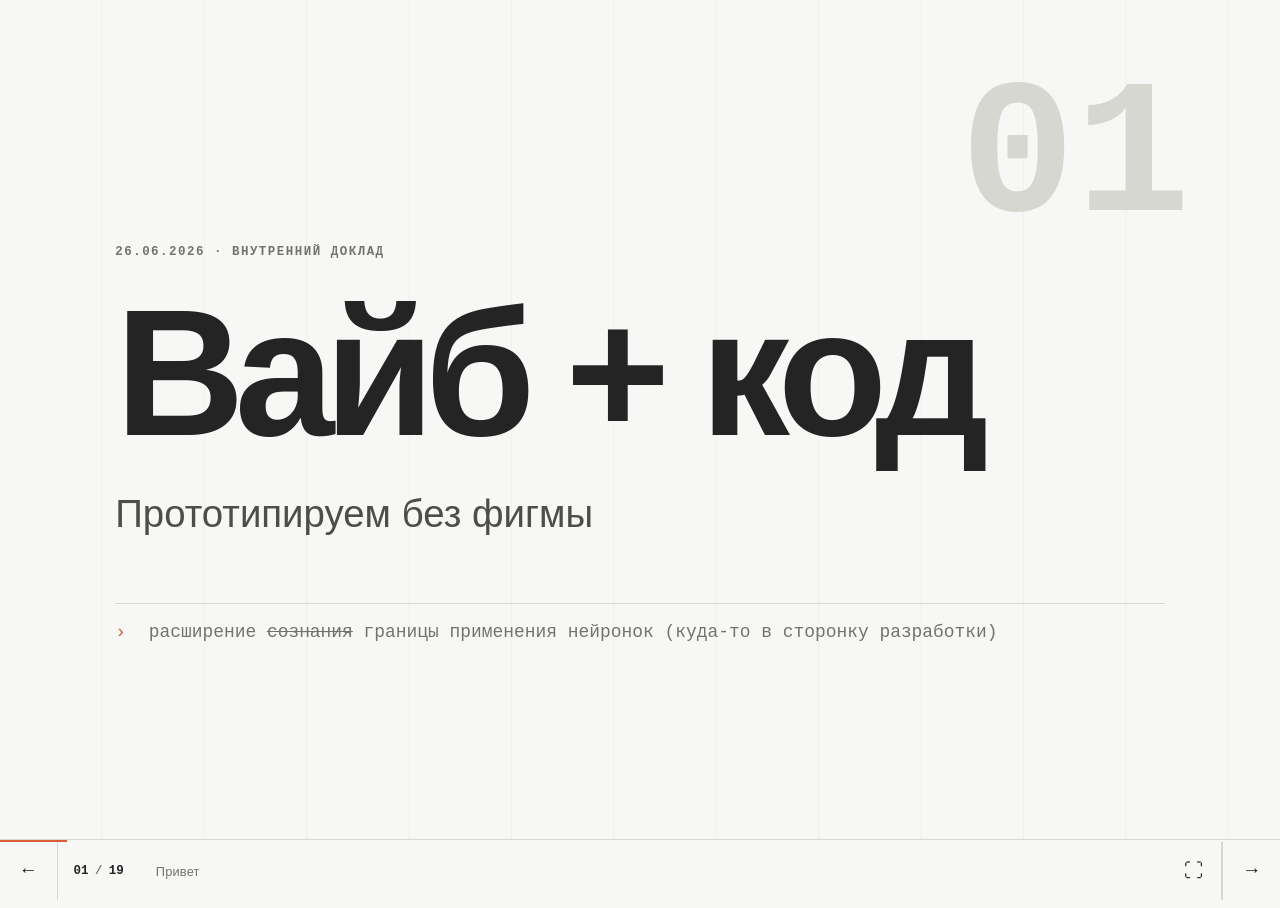
==== commit 7f6f0d9a: "Restore presentation deployment" ====
--- a/index.html
+++ b/index.html
@@ -3,38 +3,297 @@
 <head>
   <meta charset="utf-8">
   <meta name="viewport" content="width=device-width, initial-scale=1">
-  <meta name="description" content="VPN box: готовая коробка для Windows и Mac">
-  <title>VPN Box</title>
+  <meta name="theme-color" content="#f7f7f5">
+  <title>Вайбкодинг: от мысли к работающему прототипу</title>
+  <script>document.documentElement.classList.add('js')</script>
   <link rel="stylesheet" href="styles.css">
 </head>
 <body>
-  <main class="box-page">
-    <section class="hero-card" aria-labelledby="title">
-      <div class="hero-kicker">готовая коробка</div>
-      <h1 id="title">VPN Box</h1>
-      <p class="hero-copy">Скачай коробку, запусти, и VPN будет готов к работе без лишних экранов и без админки.</p>
-
-      <div class="download-grid" aria-label="Скачать коробку">
-        <a class="download-button download-button--windows" href="vpn-box-windows.zip" download>
-          <span class="download-button__label">Скачать для Windows</span>
-          <span class="download-button__hint">zip с готовой коробкой</span>
-        </a>
-        <a class="download-button download-button--mac" href="vpn-box-mac.zip" download>
-          <span class="download-button__label">Скачать для Mac</span>
-          <span class="download-button__hint">zip с готовой коробкой</span>
-        </a>
-      </div>
-
-      <div class="box-rail" aria-hidden="true">
-        <span></span><span></span><span></span>
-      </div>
-
-      <ul class="box-points" aria-label="Что внутри коробки">
-        <li>Готовый профиль VPN</li>
-        <li>Файл запуска под платформу</li>
-        <li>Без лишней панели и лишних шагов</li>
-      </ul>
+  <a class="skip-link" href="#slides">К презентации</a>
+
+  <main id="slides" class="deck" aria-live="polite">
+    <section class="slide slide--title is-active" id="slide-1" data-title="Привет">
+      <div class="eyebrow">26.06.2026 · внутренний доклад</div>
+      <h1>Вайб + код</h1>
+      <p class="lead">Прототипируем без фигмы</p>
+      <div class="terminal-line"><span>›</span> расширение <s>сознания</s> границы применения нейронок (куда-то в сторонку разработки)</div>
+    </section>
+
+    <section class="slide" id="slide-2" data-title="Цели и не цели">
+      <div class="eyebrow">Что хочу</div>
+      <h2>Цели и не цели</h2>
+      <div class="split">
+        <article class="plain-panel">
+          <div class="panel-label panel-label--accent">Цели</div>
+          <ul class="check-list">
+            <li>Расширить представление о возможностях нейронок</li>
+            <li>(После доклада) попробовать самостоятельно завайбкодить работающий прототип</li>
+          </ul>
+        </article>
+        <article class="plain-panel muted">
+          <div class="panel-label">Не цели</div>
+          <ul class="dash-list">
+            <li>Научиться программировать</li>
+            <li>Собрать готовый продукт</li>
+            <li>Доказать, что ИИ заменит специалиста</li>
+          </ul>
+        </article>
+      </div>
+    </section>
+
+    <section class="slide" id="slide-3" data-title="Личный контекст">
+      <div class="eyebrow"></div>
+      <h2>Что я проверил на практике</h2>
+      <div class="split">
+        <article class="plain-panel">
+          <div class="panel-label panel-label--accent">Помогает</div>
+          <ul class="check-list">
+            <li>Собирать работающий прототип за пару часов</li>
+            <li>Проверять и тестировать сценарии до разработки</li>
+          </ul>
+        </article>
+        <article class="plain-panel muted">
+          <div class="panel-label">Упирается</div>
+          <ul class="dash-list">
+            <li>1-2 недели отладки</li>
+            <li>Продуктовые фичи всё равно требуют надзор</li>
+          </ul>
+        </article>
+      </div>
+      <div class="note-line">Мой опыт больше про тестирование гипотез о продукте, чем про проектирование интерфейса.</div>
+    </section>
+
+    <section class="slide" id="slide-4" data-title="Вайбкодинг не только для разработчиков">
+      <div class="eyebrow">Смена перспективы</div>
+      <h2>Не только для разработчиков</h2>
+      <p class="statement">Вайбкодинг — инструмент проверки гипотез: от запуска нового продукта до правки экрана входа.</p>
+      <div class="role-row" aria-label="Роли">
+        <span>запуск нового продукта</span><i></i><span>правка экрана входа</span>
+      </div>
+      <div class="note-line">Стоимость проверки продуктовой гипотезы сильно снизилась.</div>
+    </section>
+
+    <section class="slide" id="slide-5" data-title="Код как инструмент мышления">
+      <div class="eyebrow">Главный сдвиг</div>
+      <h2>Код как инструмент мышления</h2>
+      <p class="lead max-56">Код появляется до спеки фичи или продукта.</p>
+      <div class="process process--before">
+        <span>идея → макет → ТЗ → код</span>
+      </div>
+      <div class="process process--after">
+        <span>идея</span><b>↔</b><span class="process-end">прототип в коде</span><b>↔</b><span>доработка</span><b>↔</b><span>спецификация</span>
+      </div>
+      <div class="note-line">Сначала появляется прототип, который может стать концептом или источником спецификации. Но задача, критерии и проверка всё равно остаются профессиональной работой.</div>
+    </section>
+
+    <section class="slide slide--quote" id="slide-6" data-title="Не замена специалистов">
+      <div class="eyebrow">Успокаиваемся</div>
+      <blockquote>Не замена специалистов.<br><span>Работа меняется, а не исчезает.</span></blockquote>
+      <div class="human-ai">
+        <div><b>Человек</b><small>задача · контекст · экспертная оценка</small></div>
+        <div class="join">+</div>
+        <div><b>ИИ</b><small>варианты · сборка · скорость</small></div>
+        <div class="join">+</div>
+        <div><b>Команда</b><small>качество · масштабирование · ответственность за результат</small></div>
+      </div>
+      <div class="note-line">Вайбкодинг не убирает человека из процесса. Он меняет, где именно нужен человек</div>
+    </section>
+
+    <section class="slide" id="slide-7" data-title="Путь демо">
+      <div class="eyebrow">Путь демо</div>
+      <h2>Давай что-нибудь сделаем</h2>
+      <ol class="route-list">
+        <li><span>01</span><strong>Инструменты и старт</strong><small>Что нужно, чтобы начать и как поставить первый запрос</small></li>
+        <li><span>02</span><strong>Первый прототип и деплой</strong><small>Соберём рабочую версию и выложим её</small></li>
+        <li><span>03</span><strong>Разбор результата</strong><small>Что получилось, что нет, что не хватило</small></li>
+      </ol>
+    </section>
+
+    <section class="slide" id="slide-8" data-title="Что нужно для начала">
+      <div class="eyebrow">Порог входа</div>
+      <h2>Что нужно для начала</h2>
+      <div class="requirements">
+        <div class="requirement requirement--yes"><span>Нужно</span><b>Компьютер</b><b>Подписка</b><b>Формулировать мысли в предложения</b></div>
+        <div class="requirement requirement--no"><span>Не обязательно</span><b>Умение писать код</b><b>Углубленное знание алгоритмов</b></div>
+      </div>
+      <p class="footnote">Без понимания задачи, ограничений и нюансов используемой технологии далеко не уедешь</p>
+    </section>
+
+    <section class="slide" id="slide-9" data-title="Что может быть результатом">
+      <div class="eyebrow">не production, нет, не сейчас, потом</div>
+      <h2>Что может быть результатом</h2>
+      <div class="outcome-grid">
+        <div><span>01</span>Прототип продукта</div>
+        <div><span>02</span>Цифровая копия</div>
+        <div><span>03</span>Отдельный сценарий на UX-тест</div>
+        <div><span>04</span>Инструмент для работы</div>
+      </div>
+    </section>
+
+    <section class="slide" id="slide-10" data-title="Цикл работы">
+      <div class="eyebrow">Работа итерациями</div>
+      <h2>Цикл вайбкодинга</h2>
+      <div class="cycle" aria-label="Цикл вайбкодинга">
+        <div><span>1</span><b>Задача и контекст</b></div>
+        <div><span>2</span><b>Версия</b></div>
+        <div><span>3</span><b>Ревью</b></div>
+        <div><span>4</span><b>Уточнение</b></div>
+      </div>
+      <p class="loop-label">и ещё раз ↻</p>
+    </section>
+
+    <section class="slide slide--dark" id="slide-11" data-title="Shиt in — shиt out">
+      <div class="eyebrow">Качество входа определяет потолок выхода</div>
+      <h2>Shit in<br><span>shit out</span></h2>
+      <p class="lead max-48">Нейронка не читает мысли. Если на входе нет ясной задачи, контекста и полезных данных, то хорошего результата тоже нет. => +ответственность</p>
+      <div class="input-output"><code>размытая задача</code><b>→</b><code>бред</code></div>
+    </section>
+
+    <section class="slide slide--demo" id="slide-12" data-title="Демо">
+      <div class="demo-frame">
+        <div class="demo-status"><i></i> demo</div>
+        <h2>Начинаем демо</h2>
+        <p>Демо</p>
+        <div class="demo-hint">Демо?</div>
+      </div>
+    </section>
+
+    <section class="slide" id="slide-13" data-title="Что будем вайбкодить">
+      <div class="eyebrow">...Отвечает Борис Бурда</div>
+      <h2>Что будем вайбкодить?</h2>
+      <p class="lead">Ограничение только по времени</p>
+      <div class="choice-grid">
+        <div><span>A</span><b>Один экран</b><small>интерфейс и визуальные детали</small></div>
+        <div><span>B</span><b>Короткий сценарий</b><small>2–3 состояния и переходы</small></div>
+        <div><span>C</span><b>Мини-инструмент</b><small>одна понятная рабочая задача</small></div>
+      </div>
+      <p class="footnote">API-ключ для АИ фичей - есть :^)</p>
+    </section>
+
+    <section class="slide" id="slide-14" data-title="Что сейчас произошло">
+      <div class="eyebrow">Разбираем магию на части</div>
+      <h2>Что сейчас произошло</h2>
+      <ol class="timeline">
+        <li><span>01</span>Поставили задачу</li>
+        <li><span>02</span>Получили первую версию</li>
+        <li><span>03</span>Нашли расхождения</li>
+        <li><span>04</span>Уточнили и повторили</li>
+      </ol>
+    </section>
+
+    <section class="slide" id="slide-15" data-title="Что получилось, а что нет">
+      <div class="eyebrow">Разбор</div>
+      <h2>Что получилось, а что нет</h2>
+      <div class="split">
+        <article class="plain-panel">
+          <div class="panel-label panel-label--accent">Получилось</div>
+          <ul class="review-list">
+            <li><label class="review-item"><input type="checkbox"><span>Получить рабочую версию</span></label></li>
+            <li><label class="review-item"><input type="checkbox"><span>Получить рабочую версию</span></label></li>
+            <li><label class="review-item"><input type="checkbox"><span>Воспроизвести видимую структуру</span></label></li>
+            <li><label class="review-item"><input type="checkbox"><span>Исправить что-нибудь на ходу</span></label></li>
+            <li><label class="review-item"><input type="checkbox"><span>Написать спеку</span></label></li>
+          </ul>
+        </article>
+        <article class="plain-panel">
+          <div class="panel-label">Потребовало человека</div>
+          <ul class="review-list review-list--muted">
+            <li><label class="review-item"><input type="checkbox"><span>Заметить расхождения</span></label></li>
+            <li><label class="review-item"><input type="checkbox"><span>Проверить выполнение сценариев</span></label></li>
+            <li><label class="review-item"><input type="checkbox"><span>Потестировать</span></label></li>
+          </ul>
+        </article>
+      </div>
+    </section>
+
+    <section class="slide" id="slide-16" data-title="Где здесь ценность?">
+      <div class="eyebrow">Не только скорость</div>
+      <p class="statement">Кмк ценность не в скорости создания живого прототипа. Вайбкодинг помогает быстро сделать и проверить гипотезу.</p>
+      <p class="lead">В чём вы видите ценность?</p>
+      <div class="value-path"><span>гипотеза</span><b>→</b><span>прототип</span><b>→</b><span>проверка</span><b>→</b><span>решение</span></div>
+    </section>
+
+    <section class="slide" id="slide-17" data-title="Это не production">
+      <div class="eyebrow">Граница ответственности</div>
+      <h2>Это не production</h2>
+      <p class="lead max-52">Прототип помогает точнее показать сценарий и ожидаемое поведение. Он не заменяет техническую реализацию.</p>
+      <div class="production-grid">
+        <span>архитектура</span><span>тестирование</span><span>безопасность</span><span>доступность</span><span>поддержка</span><span>ответственность</span>
+      </div>
+      <p class="footnote">Перед "релизом в прод" нужны безопасность, тестирование, инфраструктура.</p>
+    </section>
+
+    <section class="slide slide--compare" id="slide-18" data-title="Главный вывод">
+      <div class="eyebrow">Главный вывод</div>
+      <h2>Расстояние до результата становится короче</h2>
+      <div class="distance-compare" aria-label="Сравнение пути до и после">
+        <div class="distance-row">
+          <div class="distance-row__label">До</div>
+          <div class="distance-row__meter">
+            <span class="distance-row__track distance-row__track--before"></span>
+            <span class="distance-row__marker distance-row__marker--start" aria-label="старт"></span>
+            <span class="distance-row__marker distance-row__marker--end" aria-label="финиш"></span>
+          </div>
+          <div class="distance-row__meta">путь от мысли продакта до результата</div>
+        </div>
+        <div class="distance-row">
+          <div class="distance-row__label distance-row__label--accent">После</div>
+          <div class="distance-row__meter">
+            <span class="distance-row__track distance-row__track--after"></span>
+            <span class="distance-row__marker distance-row__marker--start" aria-label="старт"></span>
+            <span class="distance-row__marker distance-row__marker--end" aria-label="финиш"></span>
+          </div>
+          <div class="distance-row__meta">кратно короче</div>
+        </div>
+      </div>
+      <p class="note-line">Вайбкодинг сокращает расстояние между мыслью и работающим результатом, но не отменяет профессиональные навыки и ответственность.</p>
+    </section>
+
+    <section class="slide slide--start" id="slide-19" data-title="Если вдруг решите начать:">
+      <div class="eyebrow">Первые шаги</div>
+      <h2>Как начать</h2>
+      <div class="start-steps">
+        <div class="start-step">
+          <span>01</span>
+          <div><b>Берём аккаунт</b><small>У нас уже есть рабочие, но можно создать свой.</small></div>
+        </div>
+        <div class="start-step">
+          <span>02</span>
+          <div><b>Открываем терминал</b><small>Windows или macOS — дальше действия будут одинаковыми.</small></div>
+        </div>
+        <div class="start-step start-step--command">
+          <span>03</span>
+          <div>
+            <b>Ставим Codex</b>
+            <code>powershell -ExecutionPolicy ByPass -c "irm https://chatgpt.com/codex/install.ps1 | iex"</code>
+          </div>
+        </div>
+        <div class="start-step">
+          <span>04</span>
+          <div><b>Пробуем диалог</b><small>«А как с тобой программировать?»</small></div>
+        </div>
+        <div class="start-step">
+          <span>05</span>
+          <div><b>Идём дальше</b><small>Скилы и агенты — в следующей части.</small></div>
+        </div>
+      </div>
+      <p class="note-line">Claude нам не подходит: доступ завязан на географию, и часть пользователей вне поддерживаемых стран и регионов просто отсеивается. Для рабочего процесса это лишний барьер, поэтому берём Codex.</p>
     </section>
   </main>
+
+  <div class="chrome" aria-label="Управление презентацией">
+    <div class="progress" aria-hidden="true"><div id="progress-bar"></div></div>
+    <div class="chrome-row">
+      <button id="prev" type="button" aria-label="Предыдущий слайд">←</button>
+      <div class="counter"><span id="current">01</span><i>/</i><span id="total">19</span></div>
+      <div id="slide-title" class="current-title">Привет</div>
+      <button id="fullscreen" type="button" aria-label="Полноэкранный режим">⛶</button>
+      <button id="next" type="button" aria-label="Следующий слайд">→</button>
+    </div>
+  </div>
+
+  <img id="parrot" class="parrot-overlay" src="parrot-transparent.png" alt="" aria-hidden="true">
+
+  <script src="presentation.js"></script>
 </body>
 </html>
--- a/styles.css
+++ b/styles.css
@@ -1,195 +1,260 @@
 :root {
-  --bg: #f6f3ed;
-  --bg-deep: #ece5d9;
-  --card: rgba(255, 252, 247, .88);
-  --card-border: rgba(56, 47, 39, .12);
-  --ink: #1f1c18;
-  --muted: #6c645c;
-  --accent: #c46138;
-  --accent-2: #2f6f59;
-  --shadow: 0 30px 80px rgba(34, 24, 18, .10);
+  --paper: #f7f7f5;
+  --paper-2: #efefec;
+  --ink: #242424;
+  --muted: #73736e;
+  --line: #d7d7d1;
+  --accent: #d95d39;
+  --accent-soft: #f1d7ce;
+  --dark: #20221f;
+  --dark-muted: #a9aea5;
+  --green: #3f7d5a;
+  --font-sans: Inter, ui-sans-serif, -apple-system, BlinkMacSystemFont, "Segoe UI", sans-serif;
+  --font-mono: "SFMono-Regular", Consolas, "Liberation Mono", monospace;
 }
 
 * { box-sizing: border-box; }
-html, body { min-height: 100%; }
-body {
-  margin: 0;
-  font-family: Inter, ui-sans-serif, -apple-system, BlinkMacSystemFont, "Segoe UI", sans-serif;
-  color: var(--ink);
+html { background: var(--paper); color: var(--ink); font-family: var(--font-sans); }
+body { margin: 0; min-width: 320px; }
+.js body { overflow: hidden; }
+button, kbd { font: inherit; }
+
+.skip-link { position: fixed; left: 1rem; top: -4rem; z-index: 100; background: var(--ink); color: white; padding: .7rem 1rem; }
+.skip-link:focus { top: 1rem; }
+
+.deck { position: relative; background: var(--paper); }
+.js .deck { height: 100dvh; }
+.slide {
+  position: relative;
+  display: flex;
+  min-height: 100dvh;
+  flex-direction: column;
+  justify-content: center;
+  overflow: auto;
+  padding: clamp(3.5rem, 8vw, 8rem) clamp(2rem, 9vw, 9rem) clamp(7rem, 12vh, 9rem);
   background:
-    radial-gradient(circle at top, rgba(196, 97, 56, .14), transparent 36%),
-    radial-gradient(circle at 20% 20%, rgba(47, 111, 89, .12), transparent 28%),
-    linear-gradient(180deg, var(--bg), var(--bg-deep));
-}
-
-a { color: inherit; text-decoration: none; }
-
-.box-page {
-  min-height: 100vh;
-  display: grid;
-  place-items: center;
-  padding: clamp(1.2rem, 4vw, 3rem);
-}
-
-.hero-card {
-  position: relative;
-  width: min(720px, 100%);
-  padding: clamp(2rem, 5vw, 4rem);
-  border: 1px solid var(--card-border);
-  border-radius: 28px;
-  background: var(--card);
-  box-shadow: var(--shadow);
-  backdrop-filter: blur(18px);
-  text-align: center;
-  overflow: hidden;
-}
-
-.hero-card::before {
-  content: "";
-  position: absolute;
-  inset: auto -5% -18% auto;
-  width: 260px;
-  height: 260px;
-  border-radius: 50%;
-  background: radial-gradient(circle, rgba(196, 97, 56, .16), transparent 68%);
+    linear-gradient(90deg, transparent calc(100% - 1px), rgba(36,36,36,.035) 1px) 0 0 / 8vw 100%,
+    var(--paper);
+}
+.js .slide { position: absolute; inset: 0; display: none; min-height: 0; }
+.js .slide.is-active { display: flex; animation: reveal .32s ease-out both; }
+.slide > * { max-width: 1200px; }
+
+@keyframes reveal { from { opacity: 0; transform: translateY(8px); } to { opacity: 1; transform: none; } }
+
+.eyebrow { margin-bottom: clamp(1rem, 3vh, 2rem); color: var(--muted); font: 600 .78rem/1.2 var(--font-mono); letter-spacing: .12em; text-transform: uppercase; }
+h1, h2 { margin: 0; letter-spacing: -.055em; font-weight: 700; line-height: .96; text-wrap: balance; }
+h1 { font-size: clamp(5rem, 14vw, 12rem); }
+h2 { font-size: clamp(3.2rem, 8.2vw, 7.5rem); max-width: 1080px; }
+.lead { margin: 1.8rem 0 0; color: #4e4e49; font-size: clamp(1.4rem, 2.4vw, 2.25rem); line-height: 1.35; }
+.statement { margin: 2.2rem 0 0; font-size: clamp(2rem, 4vw, 4.1rem); line-height: 1.15; letter-spacing: -.035em; }
+.max-42 { max-width: 42ch; } .max-48 { max-width: 48ch; } .max-52 { max-width: 52ch; } .max-56 { max-width: 56ch; }
+mark { color: inherit; background: linear-gradient(transparent 62%, var(--accent-soft) 62%); }
+
+.slide--title::after { content: "01"; position: absolute; right: 7vw; top: 7vh; color: var(--line); font: 700 clamp(5rem, 15vw, 15rem)/1 var(--font-mono); z-index: -1; }
+.slide--title .lead { font-size: clamp(1.8rem, 3vw, 3.1rem); }
+.terminal-line { margin-top: 4rem; border-top: 1px solid var(--line); padding-top: 1rem; color: var(--muted); font: 500 clamp(.9rem, 1.4vw, 1.2rem)/1.4 var(--font-mono); }
+.terminal-line span { color: var(--accent); margin-right: .75rem; }
+.note-line { margin-top: 3rem; color: var(--muted); border-left: 2px solid var(--accent); padding-left: 1rem; font-size: clamp(1rem, 1.5vw, 1.3rem); }
+
+.split { display: grid; grid-template-columns: 1fr 1fr; gap: clamp(1rem, 3vw, 3rem); margin-top: 3rem; width: 100%; }
+.plain-panel { border-top: 2px solid var(--ink); padding-top: 1.1rem; }
+.plain-panel.muted { color: #555550; border-color: var(--line); }
+.panel-label { font: 600 .8rem/1 var(--font-mono); letter-spacing: .1em; text-transform: uppercase; margin-bottom: 2rem; }
+.panel-label--accent { color: var(--accent); }
+.check-list, .dash-list { list-style: none; margin: 0; padding: 0; font-size: clamp(1.35rem, 2.2vw, 2.15rem); line-height: 1.28; }
+.check-list li, .dash-list li { position: relative; padding-left: 1.7rem; margin: 1rem 0; }
+.check-list li::before { content: "+"; position: absolute; left: 0; color: var(--accent); font-family: var(--font-mono); }
+.dash-list li::before { content: "—"; position: absolute; left: 0; color: var(--muted); }
+.review-list { list-style: none; margin: 0; padding: 0; font-size: clamp(1.35rem, 2.2vw, 2.15rem); line-height: 1.28; }
+.review-item { display: grid; grid-template-columns: 1.5rem 1fr; gap: .8rem; align-items: start; margin: 1rem 0; cursor: pointer; }
+.review-item input { appearance: none; display: grid; place-items: center; width: 1.15rem; height: 1.15rem; margin: .28em 0 0; border: 1.5px solid var(--line); background: var(--paper); cursor: pointer; }
+.review-item input::after { content: ""; width: .42rem; height: .7rem; border: solid white; border-width: 0 2px 2px 0; transform: rotate(45deg) scale(0); transform-origin: center; transition: transform .12s ease; }
+.review-item input:checked { border-color: var(--accent); background: var(--accent); }
+.review-item input:checked::after { transform: rotate(45deg) scale(1); }
+.review-item input:focus-visible { outline: 2px solid var(--accent); outline-offset: 3px; }
+.review-item span { transition: color .12s ease, opacity .12s ease; }
+.review-item input:checked + span { color: var(--ink); }
+.review-list--muted .review-item input:checked + span { color: #555550; }
+
+.role-row { display: flex; align-items: center; gap: 1rem; margin-top: 4rem; color: var(--muted); font: 600 clamp(.8rem, 1.3vw, 1.1rem)/1 var(--font-mono); text-transform: uppercase; letter-spacing: .08em; }
+.role-row i { width: 3rem; height: 1px; background: var(--line); }
+
+.process { display: flex; align-items: center; gap: clamp(.8rem, 2vw, 2rem); margin-top: 2.5rem; padding: 1.5rem 0; border-top: 1px solid var(--line); font-size: clamp(1.1rem, 2.2vw, 2rem); color: var(--muted); }
+.process b { font-family: var(--font-mono); font-weight: 400; color: #aaa; }
+.process--before { text-decoration: line-through; text-decoration-color: rgba(217,93,57,.5); }
+.process--after { color: var(--ink); border-top-color: var(--ink); }
+.process-end { color: var(--accent); font-weight: 700; }
+
+.route-list { list-style: none; margin: 3rem 0 0; padding: 0; width: min(100%, 1000px); }
+.route-list li { display: grid; grid-template-columns: 4rem 1fr; border-top: 1px solid var(--line); padding: 1.2rem 0; }
+.route-list li > span { grid-row: span 2; color: var(--accent); font: 600 1rem/1 var(--font-mono); }
+.route-list strong { font-size: clamp(1.4rem, 2.4vw, 2.3rem); }
+.route-list small { color: var(--muted); margin-top: .35rem; font-size: clamp(.95rem, 1.4vw, 1.2rem); }
+
+.slide--quote blockquote { margin: 0; max-width: 1100px; font-size: clamp(3.1rem, 7.3vw, 7rem); font-weight: 700; line-height: 1.02; letter-spacing: -.05em; }
+.slide--quote blockquote span { color: var(--accent); }
+.human-ai { display: grid; grid-template-columns: 1fr auto 1fr auto 1fr; align-items: center; gap: 1.5rem; margin-top: 4rem; width: min(100%, 1000px); border-top: 1px solid var(--line); padding-top: 1.2rem; }
+.human-ai b { display: block; font-size: 1.2rem; }
+.human-ai small { color: var(--muted); }
+.join { font: 400 1.5rem var(--font-mono); color: var(--accent); }
+
+.requirements { display: grid; grid-template-columns: 2fr 1fr; gap: 2rem; margin-top: 3rem; width: 100%; }
+.requirement { border-top: 2px solid var(--ink); padding: 1rem 0; display: flex; flex-direction: column; gap: 1.2rem; }
+.requirement > span { color: var(--accent); font: 600 .8rem var(--font-mono); text-transform: uppercase; letter-spacing: .1em; }
+.requirement b { font-size: clamp(1.5rem, 2.7vw, 2.7rem); max-width: 18ch; }
+.requirement--no { border-color: var(--line); color: var(--muted); }
+.requirement--no > span { color: var(--muted); }
+.footnote { margin: 2.5rem 0 0; color: var(--muted); font-size: clamp(.9rem, 1.35vw, 1.15rem); }
+
+.outcome-grid { display: grid; grid-template-columns: repeat(4, 1fr); margin-top: 3rem; border-top: 1px solid var(--ink); border-left: 1px solid var(--line); }
+.outcome-grid div { min-height: 8.5rem; border-right: 1px solid var(--line); border-bottom: 1px solid var(--line); padding: 1.2rem; font-size: clamp(1.2rem, 2vw, 1.85rem); display: flex; flex-direction: column; justify-content: space-between; }
+.outcome-grid span { color: var(--accent); font: 500 .8rem var(--font-mono); }
+
+.cycle { display: grid; grid-template-columns: repeat(4, 1fr); margin-top: 4rem; width: 100%; position: relative; }
+.cycle::before { content: ""; position: absolute; top: 1.05rem; left: 10%; right: 10%; border-top: 1px solid var(--line); }
+.cycle div { text-align: center; z-index: 1; }
+.cycle span { display: grid; place-items: center; margin: 0 auto 1.2rem; width: 2.2rem; height: 2.2rem; border: 1px solid var(--ink); background: var(--paper); font: 600 .8rem var(--font-mono); }
+.cycle div:nth-child(4) span { background: var(--accent); border-color: var(--accent); color: white; }
+.cycle b { font-size: clamp(1rem, 1.5vw, 1.35rem); }
+.loop-label { text-align: right; color: var(--accent); font: 500 1rem var(--font-mono); }
+
+.slide--dark { color: #f3f2ed; background: var(--dark); }
+.slide--dark .eyebrow, .slide--dark .lead { color: var(--dark-muted); }
+.slide--dark h2 { font-size: clamp(4rem, 11vw, 10rem); }
+.slide--dark h2 span { color: var(--accent); }
+.input-output { margin-top: 3rem; display: flex; align-items: center; gap: 1.2rem; }
+.input-output code { padding: .7rem 1rem; border: 1px solid #4a4c47; font: 500 clamp(.8rem, 1.2vw, 1rem) var(--font-mono); color: #deddd7; }
+.input-output b { color: var(--accent); }
+
+.comparison { display: grid; grid-template-columns: 1fr auto 1fr; align-items: center; gap: 2rem; margin-top: 3rem; width: min(100%, 900px); }
+.comparison > b { color: var(--accent); font: 400 3rem var(--font-mono); }
+.comparison > div > span { display: block; margin-bottom: .7rem; color: var(--muted); font: 600 .8rem var(--font-mono); text-transform: uppercase; }
+.wireframe { height: 11rem; border: 1px solid #aaa; display: grid; grid-template-columns: 28% 1fr; grid-template-rows: 24% 1fr 22%; gap: .6rem; padding: .8rem; }
+.wireframe i { display: block; background: #dddcd7; }
+.wireframe i:first-child { grid-row: 1 / 4; }
+.wireframe i:nth-child(3) { background: #c9c9c3; }
+.wireframe--accent { border-color: var(--accent); }
+.wireframe--accent i { background: var(--accent-soft); }
+.wireframe--accent i:nth-child(3) { background: var(--accent); opacity: .7; }
+
+.choice-grid { display: grid; grid-template-columns: repeat(3, 1fr); gap: 1px; background: var(--line); border: 1px solid var(--line); margin-top: 3rem; }
+.choice-grid > div { background: var(--paper); padding: 1.4rem; min-height: 11rem; display: flex; flex-direction: column; }
+.choice-grid span { color: var(--accent); font: 600 .9rem var(--font-mono); }
+.choice-grid b { margin-top: auto; font-size: clamp(1.3rem, 2vw, 2rem); }
+.choice-grid small { color: var(--muted); margin-top: .4rem; }
+
+.context-stack { margin-top: 3rem; width: min(100%, 850px); }
+.context-stack div { display: grid; grid-template-columns: 4rem 1fr; align-items: center; border-top: 1px solid var(--line); padding: 1rem 0; }
+.context-stack span { color: var(--accent); font: 500 .85rem var(--font-mono); }
+.context-stack b { font-size: clamp(1.25rem, 2.2vw, 2.15rem); }
+
+.slide--demo { background: #e8e8e4; }
+.demo-frame { width: min(100%, 1100px); min-height: min(62vh, 560px); border: 1px solid #aaa; background: var(--paper); padding: clamp(2rem, 5vw, 5rem); display: flex; flex-direction: column; justify-content: center; box-shadow: 14px 14px 0 #d5d5d0; }
+.demo-status { position: absolute; top: 2rem; right: 2rem; font: 600 .75rem var(--font-mono); text-transform: uppercase; letter-spacing: .1em; }
+.demo-status i { display: inline-block; width: .55rem; height: .55rem; background: #dc493a; margin-right: .5rem; animation: blink 1.2s infinite; }
+.demo-frame p { color: var(--muted); font: 500 clamp(.9rem, 1.4vw, 1.15rem) var(--font-mono); }
+.demo-hint { margin-top: 4rem; color: var(--muted); font-size: .8rem; }
+kbd { border: 1px solid #bbb; padding: .1rem .35rem; background: white; font-family: var(--font-mono); box-shadow: 0 1px 0 #aaa; }
+@keyframes blink { 50% { opacity: .25; } }
+
+.timeline { list-style: none; padding: 0; margin: 3rem 0 0; display: grid; grid-template-columns: repeat(4, 1fr); border-top: 1px solid var(--ink); }
+.timeline li { min-height: 10rem; padding: 1rem; border-right: 1px solid var(--line); display: flex; flex-direction: column; justify-content: space-between; font-size: clamp(1rem, 1.7vw, 1.5rem); }
+.timeline span { color: var(--accent); font: 500 .8rem var(--font-mono); }
+
+.value-path { margin-top: 4rem; display: flex; align-items: center; flex-wrap: wrap; gap: 1rem; font: 600 clamp(1rem, 1.8vw, 1.5rem) var(--font-mono); text-transform: uppercase; }
+.value-path b { color: var(--accent); }
+
+.production-grid { display: grid; grid-template-columns: repeat(3, 1fr); gap: 1px; margin-top: 3rem; background: var(--line); border: 1px solid var(--line); width: min(100%, 900px); }
+.production-grid span { background: var(--paper); padding: 1.1rem; font: 600 clamp(.9rem, 1.3vw, 1.1rem) var(--font-mono); text-transform: uppercase; }
+
+.experiment-list { list-style: none; padding: 0; margin: 3rem 0 0; width: min(100%, 950px); }
+.experiment-list li { display: grid; grid-template-columns: 4rem 1fr; border-top: 1px solid var(--line); padding: .85rem 0; font-size: clamp(1.2rem, 2.2vw, 2rem); }
+.experiment-list span { color: var(--accent); font: 500 .8rem var(--font-mono); padding-top: .35rem; }
+
+.slide--compare .distance-compare { margin-top: 3rem; width: min(100%, 1080px); }
+.distance-row { display: grid; grid-template-columns: 5rem minmax(0, 1fr) 17rem; gap: 1rem; align-items: center; padding: 1rem 0; border-top: 1px solid var(--line); }
+.distance-row__label { color: var(--muted); font: 600 .8rem var(--font-mono); text-transform: uppercase; letter-spacing: .1em; }
+.distance-row__label--accent { color: var(--accent); }
+.distance-row__meter { position: relative; display: flex; align-items: center; justify-content: space-between; min-height: 2.4rem; }
+.distance-row__meter::before { content: ""; position: absolute; left: 0; right: 0; top: 50%; height: 2px; transform: translateY(-50%); background: var(--line); }
+.distance-row__track { position: absolute; left: 0; top: 50%; height: 2px; transform: translateY(-50%); background: var(--ink); }
+.distance-row__track--before { width: 100%; }
+.distance-row__track--after { width: 50%; background: var(--accent); }
+.distance-row__marker { position: relative; z-index: 1; display: inline-flex; width: .9rem; height: .9rem; border: 1px solid var(--line); background: var(--paper); }
+.distance-row__marker--end { margin-left: auto; }
+.distance-row__meta { color: var(--muted); font-size: clamp(.9rem, 1.35vw, 1.1rem); text-align: left; }
+
+.slide--start .start-steps { margin-top: 3rem; width: min(100%, 980px); }
+.start-step { display: grid; grid-template-columns: 4rem minmax(0, 1fr); gap: 1rem; border-top: 1px solid var(--line); padding: 1rem 0; }
+.start-step span { color: var(--accent); font: 500 .85rem var(--font-mono); }
+.start-step b { display: block; font-size: clamp(1.2rem, 2.1vw, 2rem); line-height: 1.15; }
+.start-step small { display: block; margin-top: .35rem; color: var(--muted); font-size: clamp(.92rem, 1.35vw, 1.1rem); line-height: 1.35; }
+.start-step code { display: inline-block; margin-top: .45rem; padding: .8rem 1rem; border: 1px solid var(--line); background: var(--paper-2); color: var(--ink); font: 500 clamp(.8rem, 1.2vw, .98rem)/1.4 var(--font-mono); word-break: break-word; }
+.start-step--command code { width: 100%; }
+
+.slide--end .end-mark { position: absolute; right: 8vw; bottom: 16vh; color: var(--accent); font: 700 clamp(5rem, 12vw, 11rem)/1 var(--font-mono); opacity: .25; }
+
+.chrome { position: fixed; left: 0; right: 0; bottom: 0; z-index: 30; background: rgba(247,247,245,.92); backdrop-filter: blur(10px); border-top: 1px solid var(--line); transition: opacity .2s; }
+.progress { height: 2px; background: transparent; }
+.progress div { height: 100%; width: 0; background: var(--accent); transition: width .25s ease; }
+.chrome-row { height: 3.6rem; display: grid; grid-template-columns: 3.6rem auto 1fr 3.6rem 3.6rem; align-items: center; }
+.chrome button { align-self: stretch; border: 0; border-right: 1px solid var(--line); background: transparent; color: var(--ink); cursor: pointer; font: 500 1.2rem var(--font-mono); }
+.chrome button:last-child { border-right: 0; border-left: 1px solid var(--line); }
+.chrome button:hover, .chrome button:focus-visible { background: var(--paper-2); outline: 2px solid var(--accent); outline-offset: -2px; }
+.counter { padding: 0 1rem; font: 600 .78rem var(--font-mono); }
+.counter i { color: var(--muted); padding: 0 .4rem; font-style: normal; }
+.current-title { color: var(--muted); font-size: .8rem; letter-spacing: .015em; white-space: nowrap; overflow: hidden; text-overflow: ellipsis; padding: 0 1rem; }
+body.chrome-hidden .chrome { opacity: 0; pointer-events: none; }
+
+.parrot-overlay {
+  position: fixed;
+  right: clamp(1rem, 3vw, 2.5rem);
+  bottom: -1.2rem;
+  z-index: 60;
+  width: clamp(165px, 19.5vw, 270px);
+  height: auto;
   pointer-events: none;
-}
-
-.hero-card::after {
-  content: "";
-  position: absolute;
-  inset: 1rem;
-  border: 1px solid rgba(47, 111, 89, .10);
-  border-radius: 22px;
-  pointer-events: none;
-}
-
-.hero-kicker {
-  display: inline-flex;
-  margin-bottom: 1rem;
-  padding: .45rem .8rem;
-  border: 1px solid rgba(47, 111, 89, .14);
-  border-radius: 999px;
-  color: var(--accent-2);
-  background: rgba(47, 111, 89, .08);
-  font: 700 .72rem/1 Inter, ui-sans-serif, sans-serif;
-  letter-spacing: .14em;
-  text-transform: uppercase;
-}
-
-h1 {
-  margin: 0;
-  font-size: clamp(3rem, 8vw, 5.8rem);
-  line-height: .92;
-  letter-spacing: -.06em;
-}
-
-.hero-copy {
-  margin: 1rem auto 0;
-  max-width: 34rem;
-  color: var(--muted);
-  font-size: clamp(1.05rem, 2vw, 1.25rem);
-  line-height: 1.55;
-}
-
-.download-grid {
-  display: grid;
-  grid-template-columns: repeat(2, minmax(0, 1fr));
-  gap: 1rem;
-  margin: 2rem auto 0;
-  width: min(100%, 560px);
-}
-
-.download-button {
-  position: relative;
-  min-height: 7.1rem;
-  padding: 1.15rem 1.2rem 1rem;
-  border-radius: 20px;
-  border: 1px solid rgba(31, 28, 24, .08);
-  background: linear-gradient(180deg, rgba(255,255,255,.96), rgba(247,244,238,.92));
-  box-shadow: 0 16px 30px rgba(31, 28, 24, .08);
-  display: flex;
-  flex-direction: column;
-  justify-content: flex-end;
-  gap: .35rem;
-  text-align: left;
-  transition: transform .16s ease, box-shadow .16s ease, border-color .16s ease;
-}
-
-.download-button::before {
-  content: "";
-  position: absolute;
-  inset: 1rem 1rem auto auto;
-  width: 3.2rem;
-  height: 3.2rem;
-  border-radius: 14px;
-  background: linear-gradient(135deg, rgba(47, 111, 89, .16), rgba(196, 97, 56, .12));
-}
-
-.download-button:hover,
-.download-button:focus-visible {
-  transform: translateY(-2px);
-  border-color: rgba(31, 28, 24, .14);
-  box-shadow: 0 20px 34px rgba(31, 28, 24, .12);
-  outline: none;
-}
-
-.download-button__label {
-  position: relative;
-  font-size: 1.1rem;
-  font-weight: 800;
-  letter-spacing: -.03em;
-}
-
-.download-button__hint {
-  position: relative;
-  color: var(--muted);
-  font-size: .9rem;
-}
-
-.download-button--windows {
-  border-top: 3px solid var(--accent-2);
-}
-
-.download-button--mac {
-  border-top: 3px solid var(--accent);
-}
-
-.box-rail {
-  display: flex;
-  justify-content: center;
-  gap: .65rem;
-  margin: 2rem 0 1.4rem;
-}
-
-.box-rail span {
-  width: 2.6rem;
-  height: .38rem;
-  border-radius: 999px;
-  background: linear-gradient(90deg, rgba(47, 111, 89, .45), rgba(196, 97, 56, .45));
-}
-
-.box-points {
-  display: flex;
-  justify-content: center;
-  flex-wrap: wrap;
-  gap: .7rem;
-  margin: 0;
-  padding: 0;
-  list-style: none;
-}
-
-.box-points li {
-  padding: .55rem .85rem;
-  border-radius: 999px;
-  border: 1px solid rgba(31, 28, 24, .08);
-  background: rgba(255,255,255,.58);
-  color: var(--muted);
-  font-size: .92rem;
-}
-
-@media (max-width: 720px) {
-  .hero-card { padding: 1.5rem; border-radius: 24px; }
-  .download-grid { grid-template-columns: 1fr; }
-  .download-button { min-height: 6.6rem; }
-}
+  opacity: 0;
+  transform: translateY(12px) scale(.96);
+  transition: opacity .16s ease, transform .16s ease;
+}
+body.parrot-visible .parrot-overlay {
+  opacity: 1;
+  transform: none;
+}
+
+@media (max-width: 760px) {
+  .slide { justify-content: flex-start !important; padding-top: 5rem; }
+  .split, .requirements, .outcome-grid, .choice-grid, .production-grid { grid-template-columns: 1fr; }
+  .cycle { grid-template-columns: 1fr; gap: .6rem; }
+  .cycle::before { display: none; }
+  .cycle div { display: grid; grid-template-columns: 3rem 1fr; align-items: center; text-align: left; }
+  .cycle span { margin: 0; }
+  .timeline { grid-template-columns: 1fr; }
+  .timeline li { min-height: 0; display: grid; grid-template-columns: 3rem 1fr; border-right: 0; border-bottom: 1px solid var(--line); }
+  .human-ai { grid-template-columns: 1fr; }
+  .join { display: none; }
+  .comparison { gap: .7rem; }
+  .wireframe { height: 7rem; }
+  .distance-row { grid-template-columns: 3rem 1fr; gap: .7rem; }
+  .distance-row__meta { grid-column: 1 / -1; text-align: left; padding-left: 4rem; }
+  .start-step { grid-template-columns: 3rem 1fr; gap: .7rem; }
+  .role-row { flex-wrap: wrap; }
+  .role-row i { width: 1rem; }
+  .current-title { display: none; }
+  .chrome-row { grid-template-columns: 3.6rem auto 1fr 3.6rem 3.6rem; }
+  .parrot-overlay { width: 144px; bottom: -1rem; }
+}
+
+@media (prefers-reduced-motion: reduce) {
+  *, *::before, *::after { scroll-behavior: auto !important; animation-duration: .001ms !important; transition-duration: .001ms !important; }
+}
+
+@media print {
+  @page { size: 16in 9in; margin: 0; }
+  body { overflow: visible; print-color-adjust: exact; -webkit-print-color-adjust: exact; }
+  .deck { height: auto; }
+  .slide, .slide.is-active { position: relative; display: flex !important; width: 16in; height: 9in; page-break-after: always; overflow: hidden; animation: none; }
+  .chrome, .skip-link { display: none !important; }
+}
